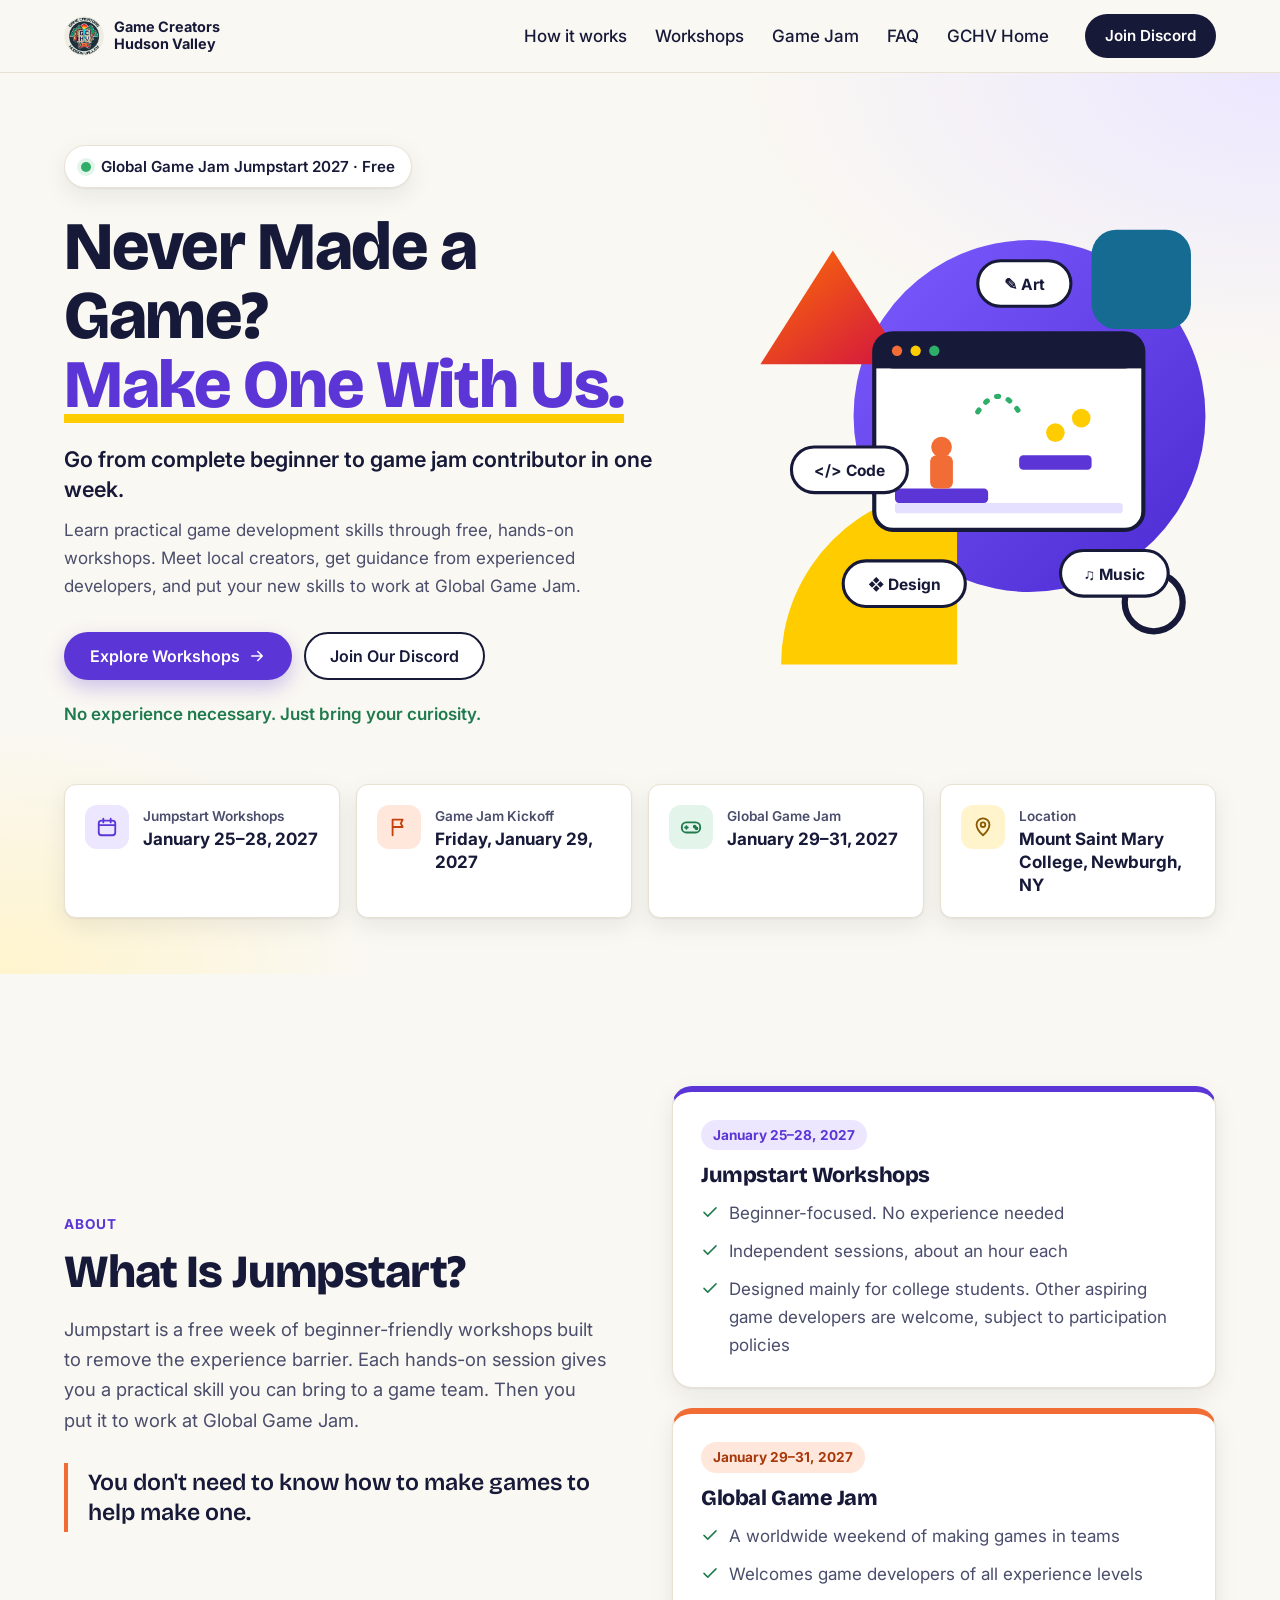
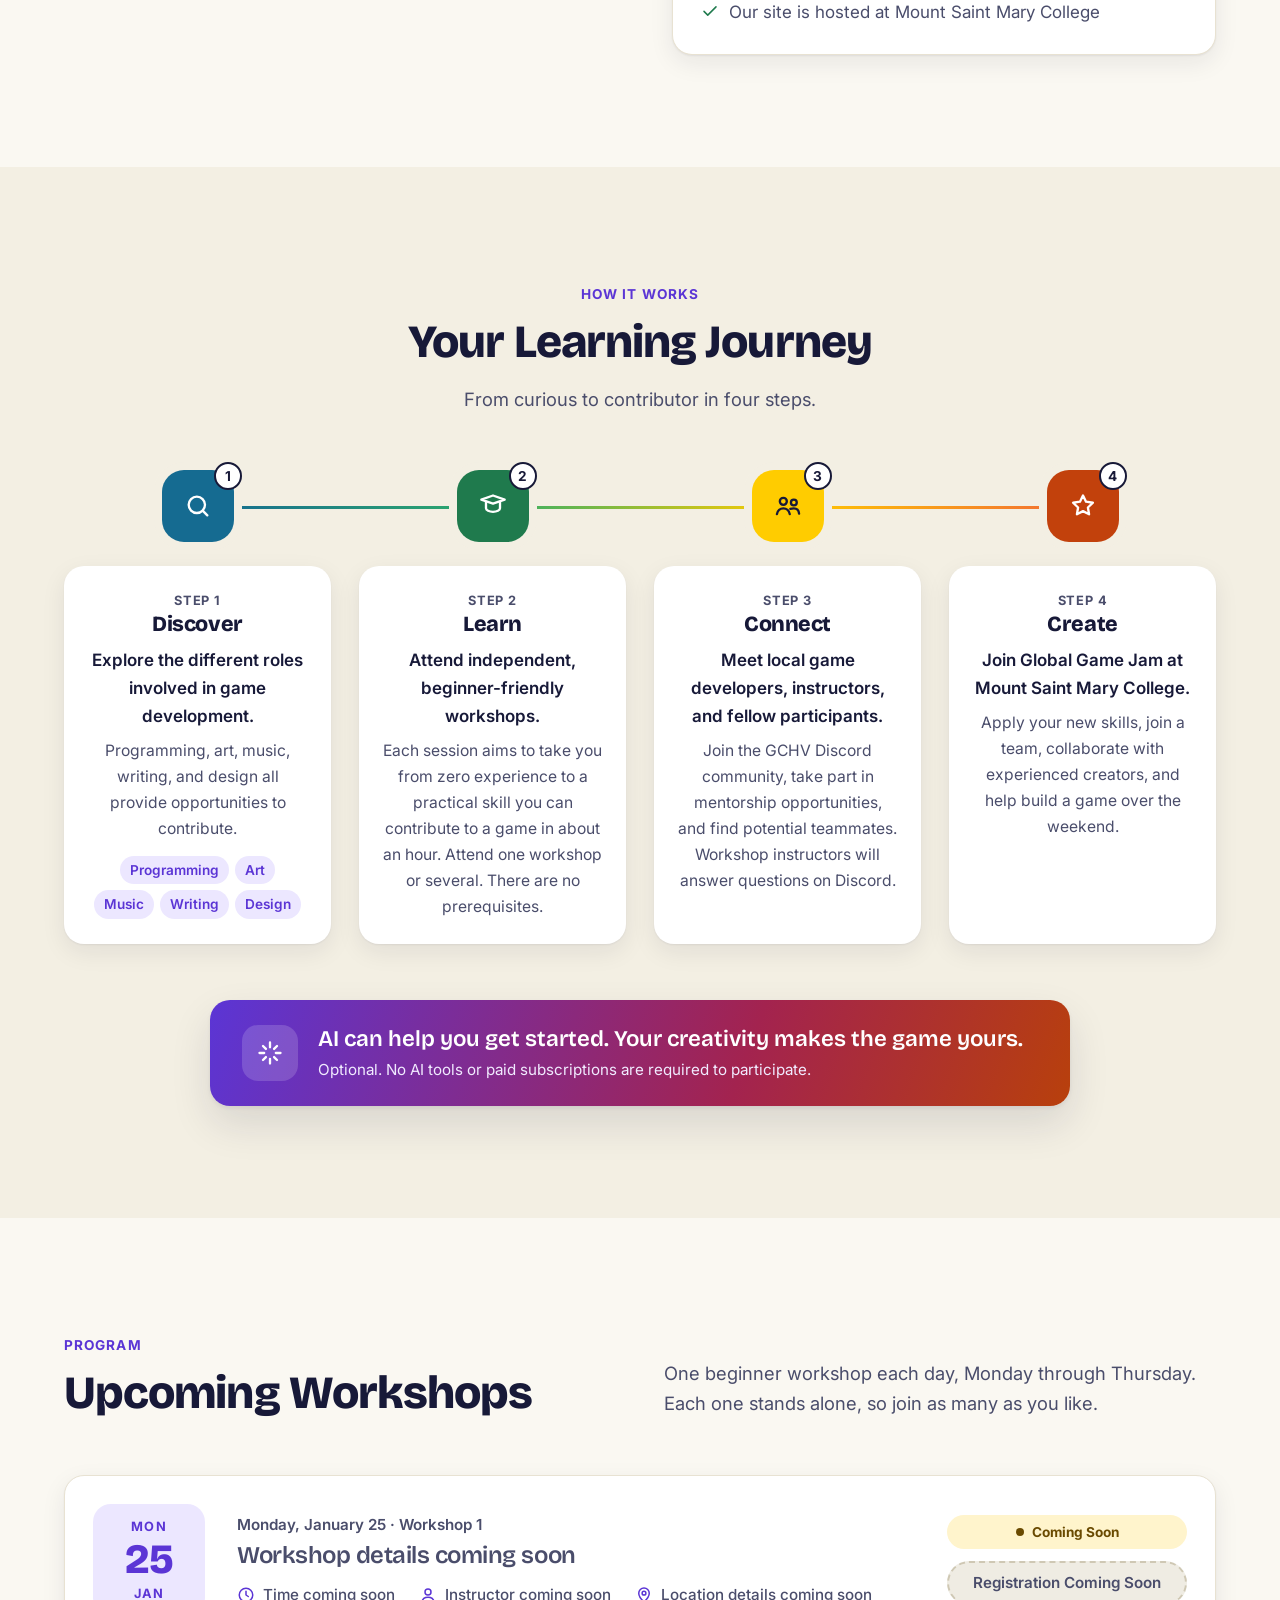
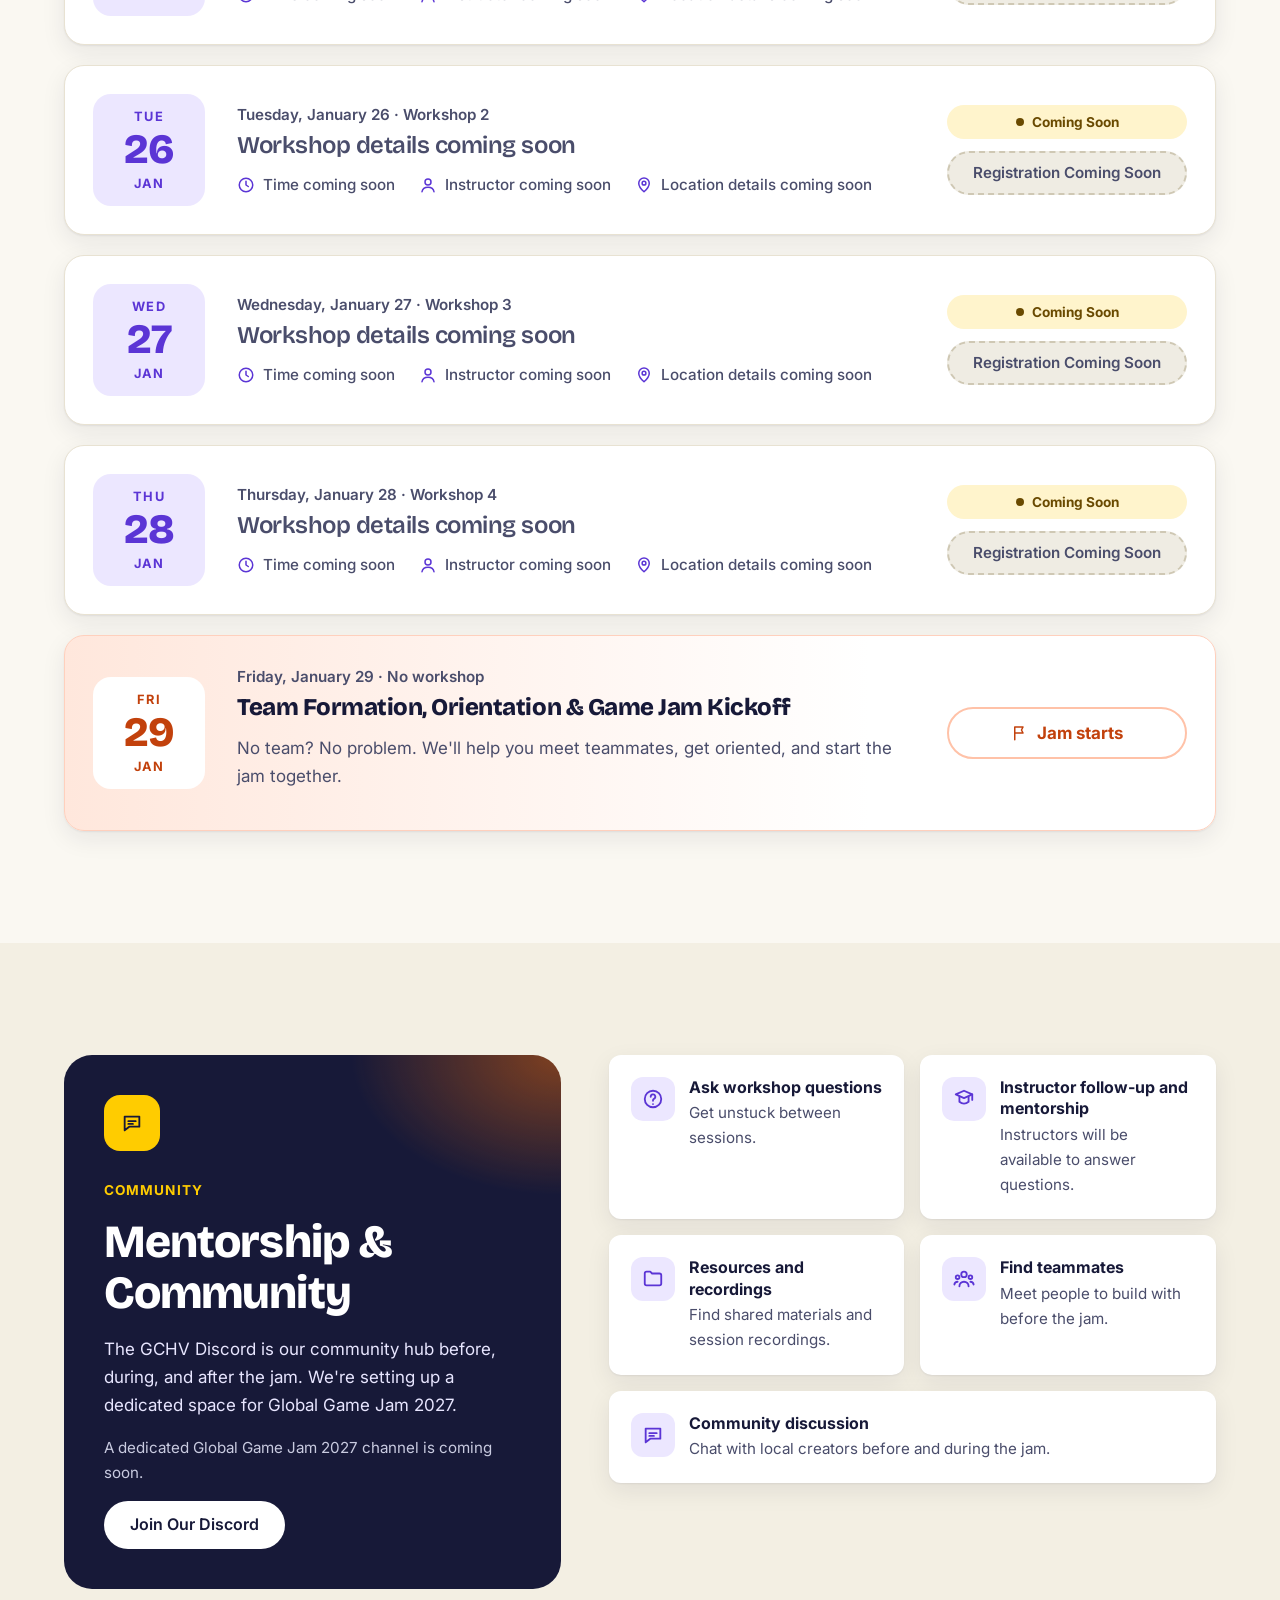
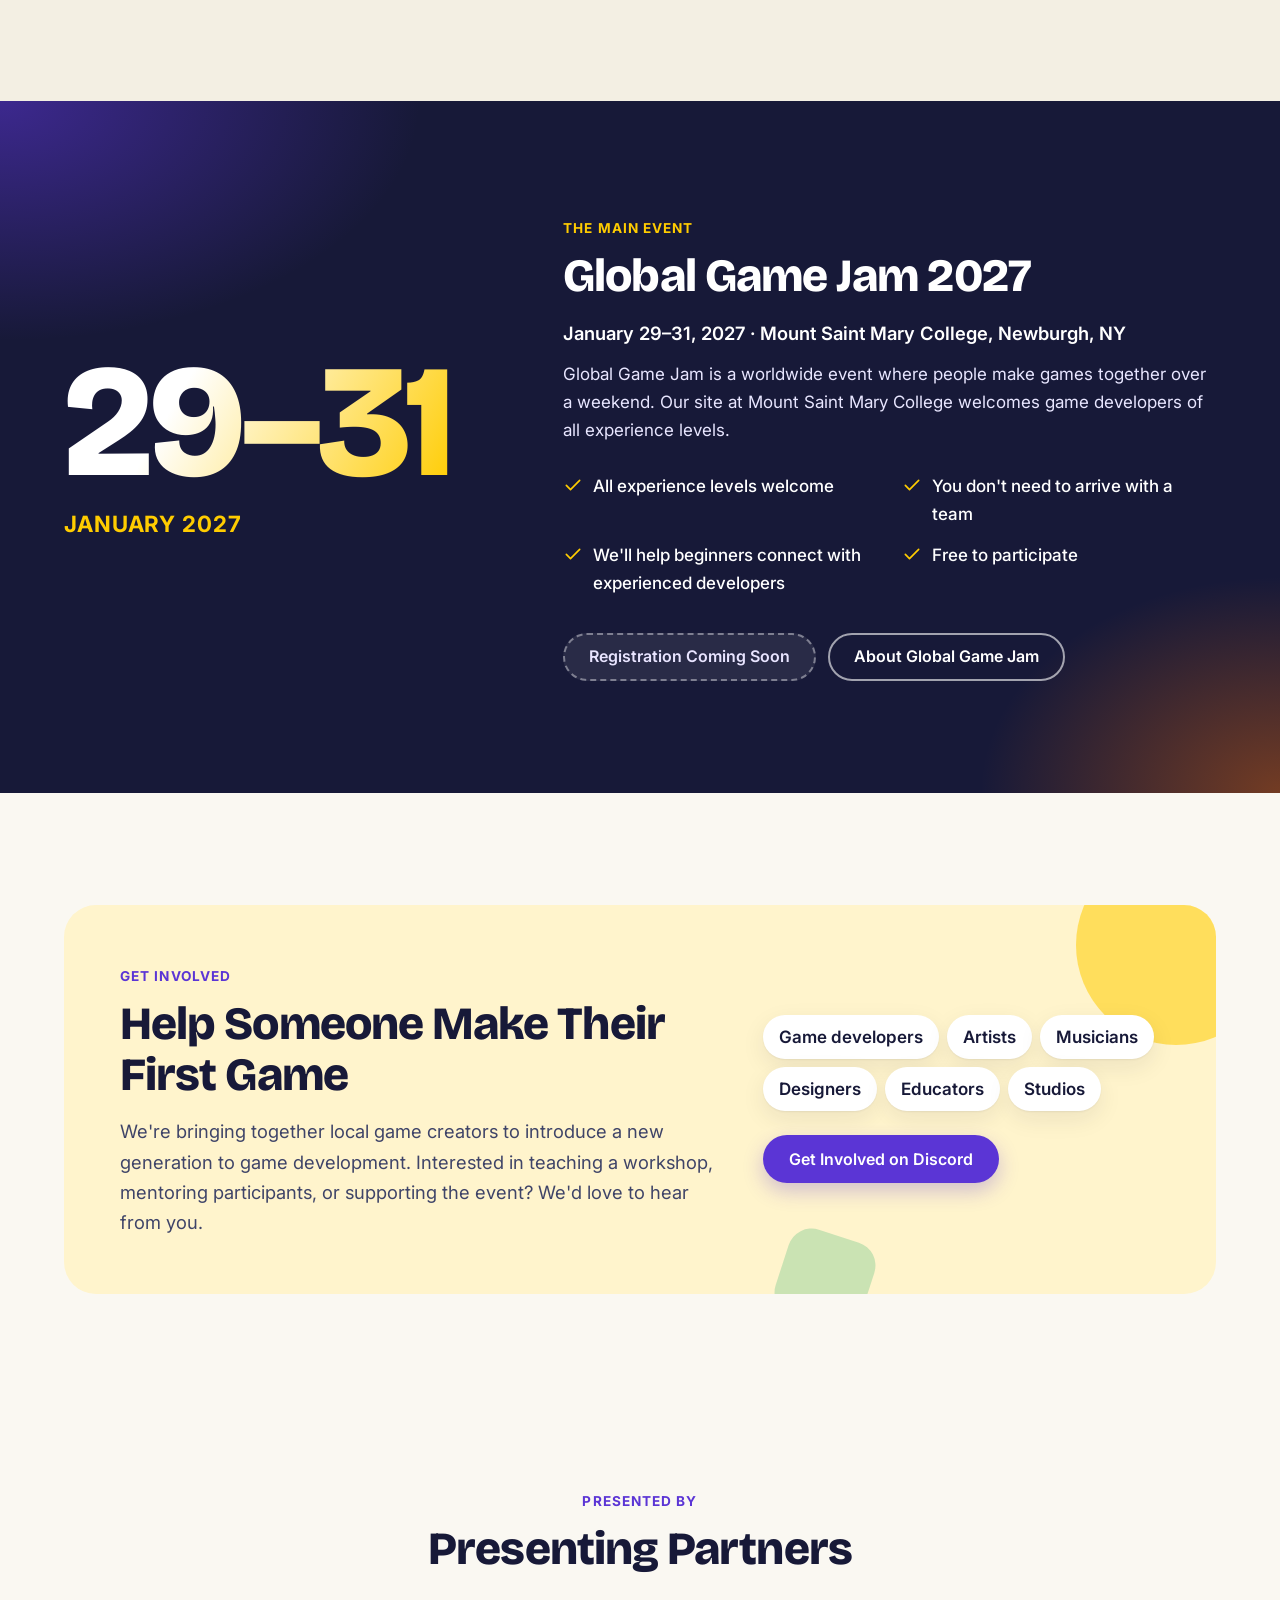
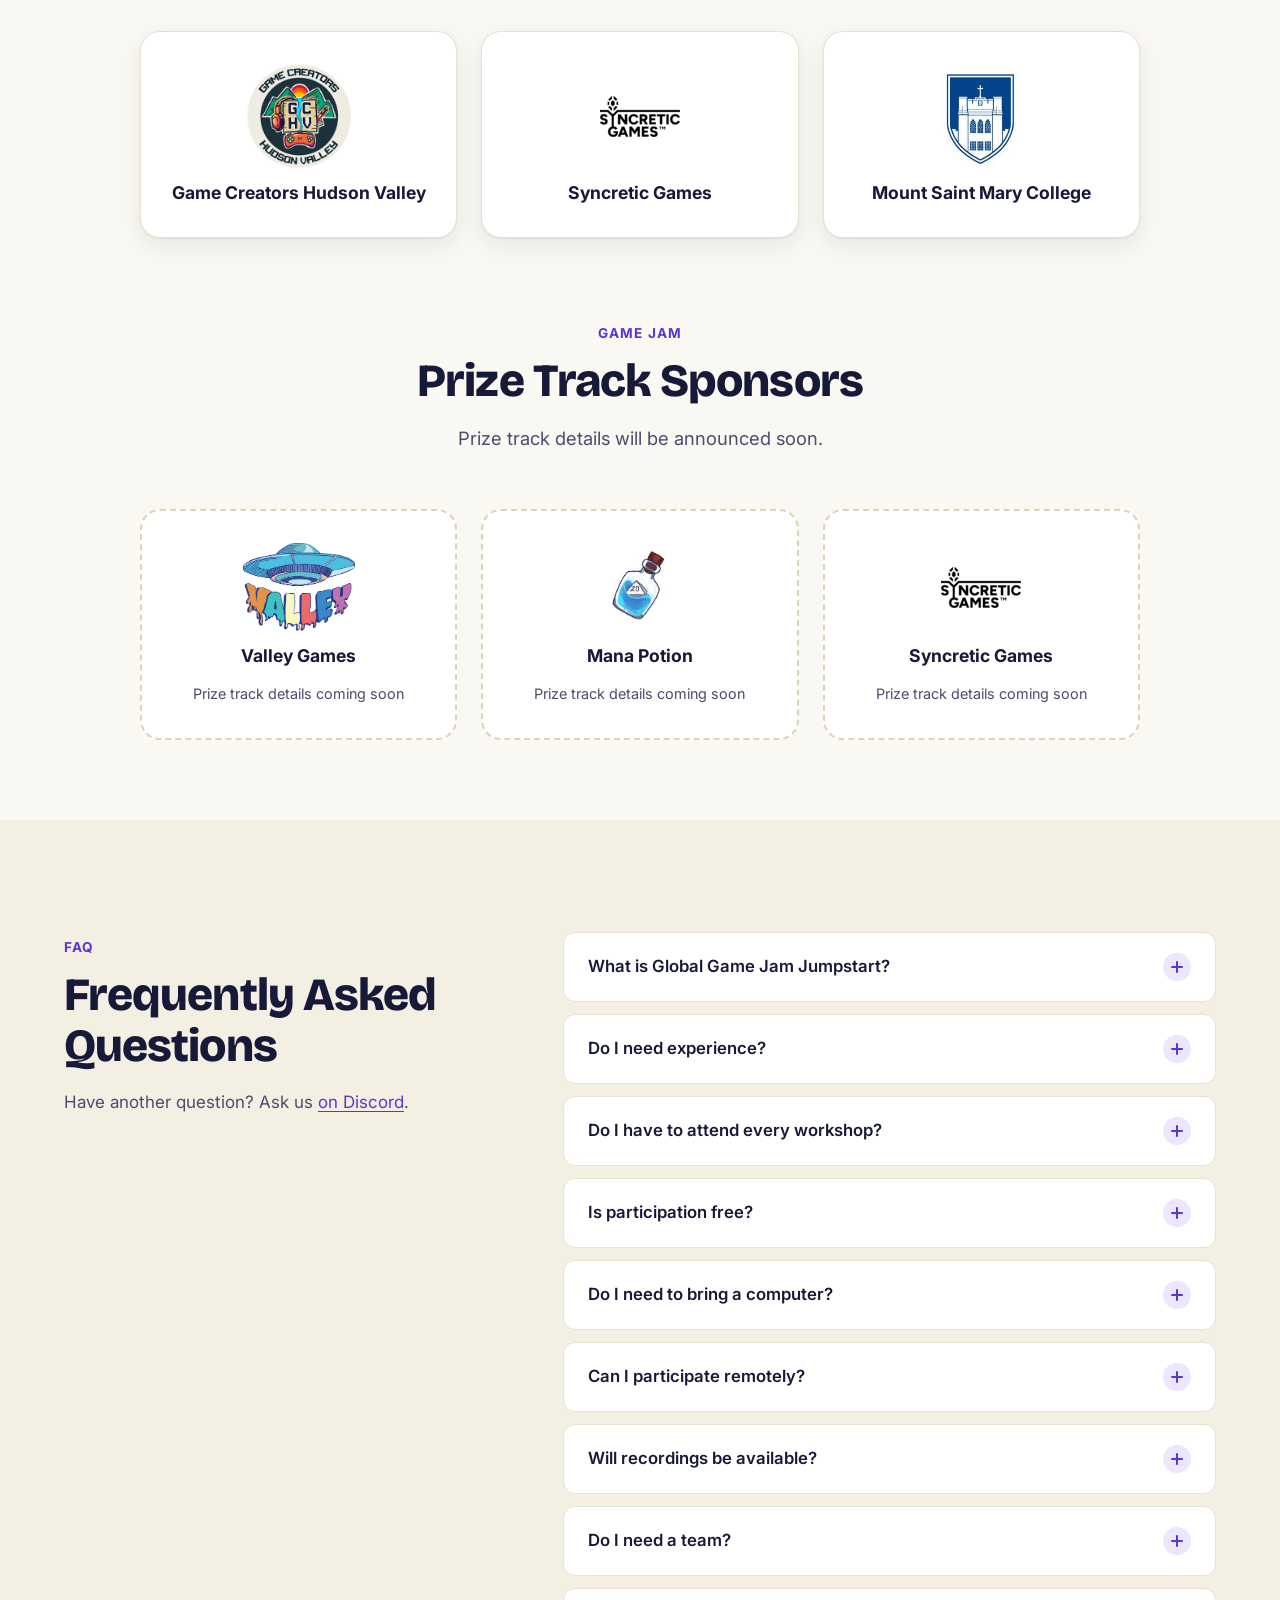
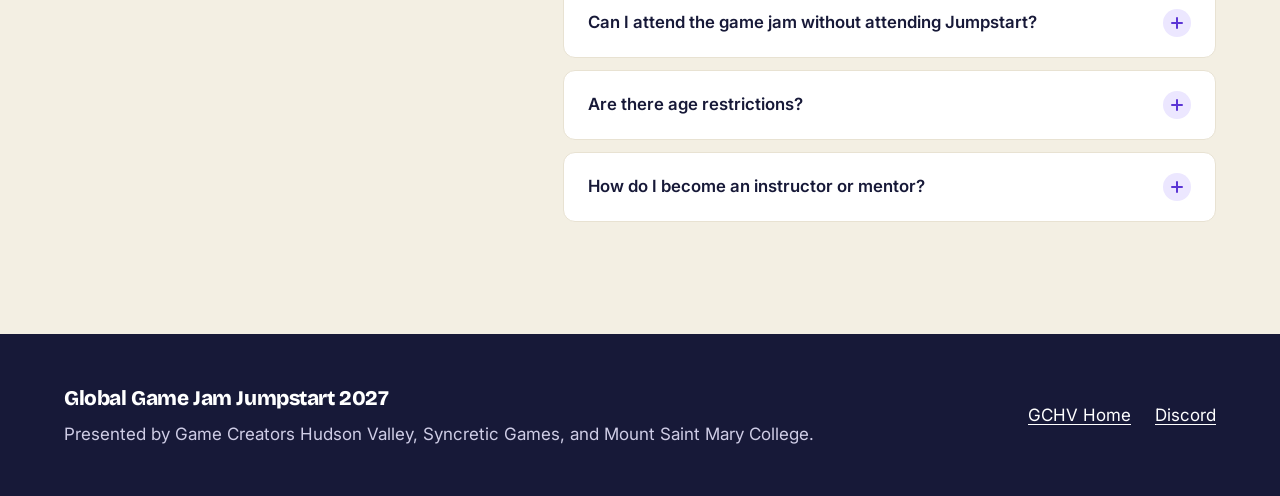
==== ggj-2027.html @ 9e2e5516 "Add Global Game Jam Jumpstart 2027 landing page New ggj-2027.html landing page for the Jumpstart wor" ====
<!DOCTYPE html>
<html lang="en">
<head>
    <meta charset="UTF-8" />
    <meta name="viewport" content="width=device-width, initial-scale=1.0" />
    <!-- TODO: remove this noindex tag when the page is ready to appear in search results. -->
    <meta name="robots" content="noindex, nofollow" />
    <title>Global Game Jam Jumpstart 2027 | Game Creators Hudson Valley</title>
    <meta name="description" content="Never made a game? Make one with us. Free beginner game development workshops January 25–28, 2027, then Global Game Jam January 29–31 at Mount Saint Mary College, Newburgh, NY." />
    <link rel="icon" href="./assets/GCHV.png" type="image/png">
    <meta property="og:title" content="Global Game Jam Jumpstart 2027 | Game Creators Hudson Valley" />
    <meta property="og:description" content="Never made a game? Make one with us. Free beginner workshops January 25–28, then Global Game Jam January 29–31, 2027 at Mount Saint Mary College." />
    <!-- TODO: replace with a dedicated 1200x630 GGJ Jumpstart share image when available. -->
    <meta property="og:image" content="https://gamecreatorshudsonvalley.github.io/assets/GCHV.png" />
    <meta property="og:url" content="https://gamecreatorshudsonvalley.github.io/ggj-2027.html" />
    <meta property="og:type" content="website" />
    <meta name="twitter:card" content="summary" />
    <meta name="twitter:title" content="Global Game Jam Jumpstart 2027 | Game Creators Hudson Valley" />
    <meta name="twitter:description" content="Never made a game? Make one with us. Free beginner workshops, then Global Game Jam at Mount Saint Mary College." />
    <meta name="twitter:image" content="https://gamecreatorshudsonvalley.github.io/assets/GCHV.png" />
    <meta name="theme-color" content="#faf8f2" />
    <link rel="preconnect" href="https://fonts.googleapis.com">
    <link rel="preconnect" href="https://fonts.gstatic.com" crossorigin>
    <link href="https://fonts.googleapis.com/css2?family=Bricolage+Grotesque:opsz,wght@12..96,600;12..96,800&family=Inter:wght@400;500;600;700&display=swap" rel="stylesheet">
    <link rel="stylesheet" href="./custom_css/ggj-2027-shared.css">
    <link rel="stylesheet" href="./custom_css/ggj-2027-modern.css">
</head>

<body class="md">
    <a class="md-skip" href="#main">Skip to content</a>

    <!-- Site navigation -->
    <header class="md-header">
        <div class="md-container md-header__inner">
            <a href="index.html" class="md-brand">
                <img src="assets/ggj-2027/partners/gchv-256.png" alt="" width="40" height="40" />
                <span class="md-brand__text">Game Creators<br>Hudson Valley</span>
            </a>
            <button class="md-menu-btn" type="button" aria-expanded="false" aria-controls="md-menu">
                <span class="ggj-sr-only">Menu</span>
                <span class="md-menu-btn__bars" aria-hidden="true"></span>
            </button>
            <nav class="md-nav" id="md-menu" aria-label="Page">
                <ul>
                    <li><a href="#journey">How it works</a></li>
                    <li><a href="#workshops">Workshops</a></li>
                    <li><a href="#jam">Game Jam</a></li>
                    <li><a href="#faq">FAQ</a></li>
                    <li><a href="index.html">GCHV Home</a></li>
                </ul>
                <a data-ggj-href="links.discord" class="md-btn md-btn--dark md-btn--sm">Join Discord</a>
            </nav>
        </div>
    </header>

    <main id="main">

        <!-- 1. HERO -->
        <section class="md-hero" aria-labelledby="hero-title">
            <div class="md-container md-hero__grid">
                <div class="md-hero__copy">
                    <p class="md-eyebrow"><span class="md-eyebrow__dot" aria-hidden="true"></span><span><span data-ggj-text="event.name"></span> &middot; Free</span></p>
                    <!-- Headline comes from data; modern.js splits it into two styled lines. -->
                    <h1 id="hero-title" class="md-h1" data-ggj-text="event.headline"></h1>
                    <p class="md-hero__tagline" data-ggj-text="event.tagline"></p>
                    <p class="md-hero__intro" data-ggj-text="event.intro"></p>
                    <div class="md-hero__ctas">
                        <a href="#workshops" class="md-btn md-btn--primary">Explore Workshops <span data-icon="arrow" aria-hidden="true"></span></a>
                        <a data-ggj-href="links.discord" class="md-btn md-btn--outline">Join Our Discord</a>
                    </div>
                    <p class="md-hero__closer" data-ggj-text="event.closer"></p>
                </div>
                <div class="md-hero__art" aria-hidden="true">
                    <svg viewBox="0 0 480 440" class="md-art">
                        <defs>
                            <linearGradient id="md-g1" x1="0" y1="0" x2="1" y2="1"><stop offset="0" stop-color="#7c5cff"/><stop offset="1" stop-color="#4b2bd1"/></linearGradient>
                            <linearGradient id="md-g2" x1="0" y1="0" x2="1" y2="1"><stop offset="0" stop-color="#fd7004"/><stop offset="1" stop-color="#d11242"/></linearGradient>
                        </defs>
                        <circle cx="300" cy="200" r="170" fill="url(#md-g1)"/>
                        <path d="M60 440 A170 170 0 0 1 230 270 L230 440 Z" fill="#ffcc00"/>
                        <rect x="360" y="20" width="96" height="96" rx="24" fill="#156b91" class="md-float md-float--2"/>
                        <polygon points="40,150 110,40 180,150" fill="url(#md-g2)" class="md-float md-float--1"/>
                        <circle cx="420" cy="380" r="28" fill="none" stroke="#171938" stroke-width="6" class="md-float md-float--3"/>
                        <!-- game window -->
                        <g transform="translate(150 120)">
                            <rect width="260" height="190" rx="18" fill="#ffffff" stroke="#171938" stroke-width="4"/>
                            <rect width="260" height="34" rx="18" fill="#171938"/>
                            <rect y="18" width="260" height="16" fill="#171938"/>
                            <circle cx="22" cy="17" r="5" fill="#f26d35"/><circle cx="40" cy="17" r="5" fill="#ffcc00"/><circle cx="58" cy="17" r="5" fill="#2fae6a"/>
                            <rect x="20" y="150" width="90" height="14" rx="4" fill="#5b35d5"/>
                            <rect x="140" y="118" width="70" height="14" rx="4" fill="#5b35d5"/>
                            <rect x="20" y="164" width="220" height="10" rx="3" fill="#e5e0ff"/>
                            <rect x="54" y="118" width="22" height="32" rx="6" fill="#f26d35"/>
                            <circle cx="65" cy="110" r="10" fill="#f26d35"/>
                            <circle cx="175" cy="96" r="9" fill="#ffcc00"/>
                            <circle cx="200" cy="82" r="9" fill="#ffcc00"/>
                            <path d="M100 76 q20 -30 40 0" fill="none" stroke="#2fae6a" stroke-width="5" stroke-linecap="round" stroke-dasharray="2 10"/>
                        </g>
                        <!-- role chips -->
                        <g class="md-float md-float--1" transform="translate(70 230)">
                            <rect width="112" height="44" rx="22" fill="#fff" stroke="#171938" stroke-width="3"/>
                            <text x="56" y="28" text-anchor="middle" font-family="Inter, sans-serif" font-weight="700" font-size="15" fill="#171938">&lt;/&gt; Code</text>
                        </g>
                        <g class="md-float md-float--2" transform="translate(330 330)">
                            <rect width="104" height="44" rx="22" fill="#fff" stroke="#171938" stroke-width="3"/>
                            <text x="52" y="28" text-anchor="middle" font-family="Inter, sans-serif" font-weight="700" font-size="15" fill="#171938">&#9835; Music</text>
                        </g>
                        <g class="md-float md-float--3" transform="translate(250 50)">
                            <rect width="90" height="44" rx="22" fill="#fff" stroke="#171938" stroke-width="3"/>
                            <text x="45" y="28" text-anchor="middle" font-family="Inter, sans-serif" font-weight="700" font-size="15" fill="#171938">&#9998; Art</text>
                        </g>
                        <g class="md-float md-float--2" transform="translate(120 340)">
                            <rect width="118" height="44" rx="22" fill="#fff" stroke="#171938" stroke-width="3"/>
                            <text x="59" y="28" text-anchor="middle" font-family="Inter, sans-serif" font-weight="700" font-size="15" fill="#171938">&#10070; Design</text>
                        </g>
                    </svg>
                </div>
            </div>

            <!-- Key dates -->
            <div class="md-container">
                <dl class="md-facts">
                    <div class="md-fact">
                        <span class="md-fact__icon md-fact__icon--purple" data-icon="calendar" aria-hidden="true"></span>
                        <div><dt>Jumpstart Workshops</dt><dd data-ggj-text="computed.workshopRange"></dd></div>
                    </div>
                    <div class="md-fact">
                        <span class="md-fact__icon md-fact__icon--coral" data-icon="flag" aria-hidden="true"></span>
                        <div><dt>Game Jam Kickoff</dt><dd data-ggj-text="computed.kickoff"></dd></div>
                    </div>
                    <div class="md-fact">
                        <span class="md-fact__icon md-fact__icon--teal" data-icon="gamepad" aria-hidden="true"></span>
                        <div><dt>Global Game Jam</dt><dd data-ggj-text="computed.jamRange"></dd></div>
                    </div>
                    <div class="md-fact">
                        <span class="md-fact__icon md-fact__icon--yellow" data-icon="pin" aria-hidden="true"></span>
                        <div><dt>Location</dt><dd data-ggj-text="computed.location"></dd></div>
                    </div>
                </dl>
            </div>
        </section>

        <!-- 2. WHAT IS JUMPSTART? -->
        <section id="about" class="md-section" aria-labelledby="about-title">
            <div class="md-container md-about">
                <div class="md-about__intro">
                    <p class="md-label">About</p>
                    <h2 id="about-title" class="md-h2">What Is Jumpstart?</h2>
                    <p class="md-body-lg" data-ggj-text="about.summary"></p>
                    <blockquote class="md-quote" data-ggj-text="event.keyMessage"></blockquote>
                </div>
                <div class="md-about__cards" id="md-compare"></div>
            </div>
        </section>

        <!-- 3. LEARNING JOURNEY -->
        <section id="journey" class="md-section md-section--tint" aria-labelledby="journey-title">
            <div class="md-container">
                <div class="md-section-head">
                    <p class="md-label">How it works</p>
                    <h2 id="journey-title" class="md-h2">Your Learning Journey</h2>
                    <p class="md-body-lg">From curious to contributor in four steps.</p>
                </div>
                <ol class="md-steps" id="md-journey"></ol>

                <!-- 5. AI-ASSISTED LEARNING MESSAGE (the only AI mention on the page) -->
                <aside class="md-ai" aria-label="Learning tip">
                    <span class="md-ai__icon" data-icon="sparkle" aria-hidden="true"></span>
                    <p class="md-ai__text" data-ggj-text="aiMessage.text"></p>
                    <p class="md-ai__note" data-ggj-text="aiMessage.note"></p>
                </aside>
            </div>
        </section>

        <!-- 4. WORKSHOPS -->
        <section id="workshops" class="md-section" aria-labelledby="workshops-title">
            <div class="md-container">
                <div class="md-section-head md-section-head--split">
                    <div>
                        <p class="md-label">Program</p>
                        <h2 id="workshops-title" class="md-h2">Upcoming Workshops</h2>
                    </div>
                    <p class="md-body-lg">One beginner workshop each day, Monday through Thursday. Each one stands alone, so join as many as you like.</p>
                </div>
                <div class="md-sessions" id="md-sessions"></div>
            </div>
        </section>

        <!-- 6. MENTORSHIP & COMMUNITY -->
        <section id="community" class="md-section md-section--tint" aria-labelledby="community-title">
            <div class="md-container md-community">
                <div class="md-discord">
                    <span class="md-discord__icon" data-icon="chat" aria-hidden="true"></span>
                    <p class="md-label md-label--light">Community</p>
                    <h2 id="community-title" class="md-h2 md-h2--light">Mentorship &amp; Community</h2>
                    <p data-ggj-text="community.summary"></p>
                    <p id="md-channel-note" class="md-discord__note"></p>
                    <a data-ggj-href="links.discord" class="md-btn md-btn--light">Join Our Discord</a>
                </div>
                <div>
                    <ul class="md-features" id="md-community" aria-label="What you can do on Discord"></ul>
                    <div id="md-mentors"></div>
                </div>
            </div>
        </section>

        <!-- 7. GLOBAL GAME JAM -->
        <section id="jam" class="md-jam" aria-labelledby="jam-title">
            <div class="md-container md-jam__grid">
                <div class="md-jam__date" aria-hidden="true">
                    <span class="md-jam__days" id="md-jam-days"></span>
                    <span class="md-jam__month" id="md-jam-month"></span>
                </div>
                <div>
                    <p class="md-label md-label--light">The main event</p>
                    <h2 id="jam-title" class="md-h2 md-h2--light">Global Game Jam <span data-ggj-text="computed.year"></span></h2>
                    <p class="md-jam__where"><span data-ggj-text="computed.jamRange"></span> &middot; <span data-ggj-text="computed.location"></span></p>
                    <p data-ggj-text="globalGameJam.summary"></p>
                    <ul class="md-jam__points" id="md-jam-points"></ul>
                    <div class="md-hero__ctas">
                        <a data-ggj-href="computed.jamRegistration" class="md-btn md-btn--yellow" data-ggj-text="computed.jamRegistrationLabel"></a>
                        <a data-ggj-href="links.globalGameJam" class="md-btn md-btn--ghost-light">About Global Game Jam</a>
                    </div>
                </div>
            </div>
        </section>

        <!-- 8. GET INVOLVED -->
        <section id="involved" class="md-section" aria-labelledby="involved-title">
            <div class="md-container">
                <div class="md-involved">
                    <div>
                        <p class="md-label">Get involved</p>
                        <h2 id="involved-title" class="md-h2" data-ggj-text="getInvolved.headline"></h2>
                        <p class="md-body-lg" data-ggj-text="getInvolved.text"></p>
                    </div>
                    <div class="md-involved__side">
                        <ul class="md-tags" id="md-audiences" aria-label="Who we're looking for"></ul>
                        <a data-ggj-href="computed.involved" class="md-btn md-btn--primary" data-ggj-text="computed.involvedLabel"></a>
                    </div>
                </div>
            </div>
        </section>

        <!-- 9. PRESENTING PARTNERS -->
        <section id="partners" class="md-section md-section--compact" aria-labelledby="partners-title">
            <div class="md-container">
                <div class="md-section-head">
                    <p class="md-label">Presented by</p>
                    <h2 id="partners-title" class="md-h2">Presenting Partners</h2>
                </div>
                <ul class="md-partners" id="md-partners"></ul>
            </div>
        </section>

        <!-- 10. PRIZE TRACK SPONSORS -->
        <section id="sponsors" class="md-section md-section--compact" aria-labelledby="sponsors-title">
            <div class="md-container">
                <div class="md-section-head">
                    <p class="md-label">Game Jam</p>
                    <h2 id="sponsors-title" class="md-h2">Prize Track Sponsors</h2>
                    <p class="md-body-lg" id="md-prize-note"></p>
                </div>
                <ul class="md-sponsors" id="md-sponsors"></ul>
            </div>
        </section>

        <!-- 11. FAQ -->
        <section id="faq" class="md-section md-section--tint" aria-labelledby="faq-title">
            <div class="md-container md-faq">
                <div class="md-faq__head">
                    <p class="md-label">FAQ</p>
                    <h2 id="faq-title" class="md-h2">Frequently Asked Questions</h2>
                    <p>Have another question? <span id="md-faq-contact"></span></p>
                </div>
                <div class="md-faq__list" id="md-faq"></div>
            </div>
        </section>

    </main>

    <footer class="md-footer">
        <div class="md-container md-footer__inner">
            <div>
                <p class="md-footer__title" data-ggj-text="event.name"></p>
                <p id="md-footer-partners"></p>
            </div>
            <ul class="md-footer__links">
                <li><a href="index.html">GCHV Home</a></li>
                <li><a data-ggj-href="links.discord">Discord</a></li>
            </ul>
        </div>
    </footer>

    <noscript>
        <p class="md-noscript">This page needs JavaScript to show workshop details. Join us on the GCHV Discord: https://discord.gg/xvyVr2BXRs</p>
    </noscript>

    <script src="script/ggj-2027/data.js"></script>
    <script src="script/ggj-2027/core.js"></script>
    <script src="script/ggj-2027/modern.js"></script>
</body>
</html>
---- custom_css/ggj-2027-shared.css ----
/*
 * GGJ Jumpstart 2027: SHARED UTILITIES
 * Design-neutral helpers only. No colors, fonts, or layout.
 * Page styles live in ggj-2027-modern.css.
 */

.ggj-sr-only {
  position: absolute !important;
  width: 1px;
  height: 1px;
  padding: 0;
  margin: -1px;
  overflow: hidden;
  clip: rect(0, 0, 0, 0);
  white-space: nowrap;
  border: 0;
}

/* Links whose URL is not configured yet (see core.js bind()). */
a.is-unavailable {
  cursor: default;
  pointer-events: none;
}
---- custom_css/ggj-2027-modern.css ----
/*
 * GGJ Jumpstart 2027 landing page (ggj-2027.html), "Daylight Valley" palette
 * All selectors are prefixed "md-" so this file cannot affect other pages.
 * Contrast: ink #171938 and muted #4a4d6b on cream/white (AA+). Purple, burnt orange, green, river blue all AA on white.
 */

:root {
  /* "Daylight Valley": derived from the GCHV logo.
     "coral" = sunset orange, "teal" = valley green (names kept to avoid churn). */
  --md-bg: #faf8f2;          /* logo cream, warmed: page background (cards stay white) */
  --md-tint: #f3efe3;        /* warm section tint */
  --md-ink: #171938;         /* logo outline navy */
  --md-muted: #4a4d6b;
  --md-line: #e8e2d2;
  --md-purple: #5b35d5;      /* links and interactive */
  --md-purple-2: #7c5cff;
  --md-purple-soft: #ece7ff;
  --md-coral: #f26d35;       /* sunset orange: decoration only, never small text */
  --md-coral-ink: #c2410c;   /* text-safe orange */
  --md-coral-soft: #ffe7dc;
  --md-teal: #2fae6a;        /* valley green */
  --md-teal-ink: #1f7a4d;
  --md-teal-soft: #e3f4ea;
  --md-yellow: #ffcc00;      /* sun yellow: fills only, never text on light */
  --md-yellow-soft: #fff4cc;
  --md-river: #156b91;       /* river blue */
  --md-river-soft: #e0f0f7;
  --md-radius: 20px;
  --md-radius-sm: 12px;
  --md-shadow: 0 1px 2px rgba(23, 25, 56, 0.06), 0 8px 24px rgba(23, 25, 56, 0.08);
  --md-shadow-lg: 0 2px 4px rgba(23, 25, 56, 0.06), 0 18px 40px rgba(23, 25, 56, 0.12);
  --md-display: "Bricolage Grotesque", "Inter", system-ui, sans-serif;
  --md-text: "Inter", system-ui, -apple-system, "Segoe UI", sans-serif;
}

/* ---------------- Base ---------------- */

.md *,
.md *::before,
.md *::after {
  box-sizing: border-box;
}

.md {
  margin: 0;
  color: var(--md-ink);
  background: var(--md-bg);
  font-family: var(--md-text);
  font-size: 1.0625rem;
  line-height: 1.65;
  -webkit-font-smoothing: antialiased;
}

/* :where() keeps the reset at zero specificity so component classes win. */
:where(.md) :where(h1, h2, h3, p, ul, ol, dl, dd, figure, blockquote) {
  margin: 0;
}

:where(.md) :where(ul, ol) {
  padding: 0;
  list-style: none;
}

.md img,
.md svg {
  display: block;
  max-width: 100%;
}

.md a {
  color: var(--md-purple);
  text-underline-offset: 3px;
}

.md :focus-visible {
  outline: 3px solid var(--md-purple-2);
  outline-offset: 3px;
  border-radius: 6px;
}

.md-container {
  width: 100%;
  max-width: 1200px;
  margin: 0 auto;
  padding: 0 24px;
}

.md-skip {
  position: absolute;
  left: 12px;
  top: -60px;
  z-index: 100;
  padding: 12px 16px;
  font-weight: 700;
  color: #fff !important;
  background: var(--md-ink);
  border-radius: 8px;
}

.md-skip:focus {
  top: 12px;
}

/* ---------------- Type ---------------- */

.md-h1,
.md-h2,
.md-h3,
.md-session__title,
.md-jam__days,
.md-session__day,
.md-footer__title {
  font-family: var(--md-display);
  font-weight: 800;
  letter-spacing: -0.02em;
}

.md-h1 {
  font-size: clamp(2.4rem, 5.3vw, 4.25rem);
  line-height: 1.02;
  margin-bottom: 24px;
}

.md-h1__a,
.md-h1__b {
  display: block;
}

.md-h1__b {
  color: var(--md-purple);
}

/* highlighter underline that follows line wraps */
.md-h1__b {
  text-decoration: underline;
  text-decoration-color: var(--md-yellow);
  text-decoration-thickness: 0.14em;
  text-underline-offset: 0.1em;
  text-decoration-skip-ink: none;
}

.md-h2 {
  font-size: clamp(2rem, 3.6vw, 2.9rem);
  line-height: 1.1;
  margin-bottom: 16px;
}

.md-h2--light {
  color: #fff;
}

.md-h3 {
  font-size: 1.35rem;
  line-height: 1.25;
  margin-bottom: 8px;
}

.md-label {
  display: inline-block;
  margin-bottom: 12px;
  font-size: 0.85rem;
  font-weight: 700;
  letter-spacing: 0.08em;
  text-transform: uppercase;
  color: var(--md-purple);
}

.md-label--light {
  color: var(--md-yellow);
}

.md-body-lg {
  font-size: 1.15rem;
  color: var(--md-muted);
}

/* ---------------- Buttons ---------------- */

.md-btn {
  display: inline-flex;
  align-items: center;
  justify-content: center;
  gap: 8px;
  min-height: 48px;
  padding: 12px 24px;
  font-family: var(--md-text);
  font-size: 1rem;
  font-weight: 600;
  line-height: 1.2;
  text-decoration: none;
  border-radius: 999px;
  border: 2px solid transparent;
  transition: transform 0.18s ease, box-shadow 0.18s ease, background-color 0.18s ease;
}

.md-btn svg {
  width: 18px;
  height: 18px;
}

.md-btn:hover {
  transform: translateY(-2px);
}

.md-btn--primary {
  color: #fff !important;
  background: var(--md-purple);
  box-shadow: 0 8px 20px rgba(91, 53, 213, 0.28);
}

.md-btn--primary:hover {
  background: #4b27c4;
  box-shadow: 0 12px 26px rgba(91, 53, 213, 0.34);
}

.md-btn--outline {
  color: var(--md-ink) !important;
  background: #fff;
  border-color: var(--md-ink);
}

.md-btn--outline:hover {
  background: var(--md-ink);
  color: #fff !important;
}

.md-btn--dark {
  color: #fff !important;
  background: var(--md-ink);
}

.md-btn--light {
  color: var(--md-ink) !important;
  background: #fff;
}

.md-btn--yellow {
  color: var(--md-ink) !important;
  background: var(--md-yellow);
}

.md-btn--ghost-light {
  color: #fff !important;
  border-color: rgba(255, 255, 255, 0.6);
}

.md-btn--ghost-light:hover {
  background: rgba(255, 255, 255, 0.12);
}

.md-btn--sm {
  min-height: 44px;
  padding: 10px 18px;
  font-size: 0.95rem;
}

/* Non-interactive: no URL configured or action not available yet */
.md-btn--disabled,
.md-btn.is-unavailable {
  color: var(--md-muted) !important;
  background: #efece3;
  border: 2px dashed #cfc8b4;
  box-shadow: none;
  transform: none !important;
  cursor: default;
}

.md-jam .md-btn.is-unavailable {
  color: #e8e4ff !important;
  background: rgba(255, 255, 255, 0.08);
  border-color: rgba(255, 255, 255, 0.4);
}

/* ---------------- Header ---------------- */

.md-header {
  position: sticky;
  top: 0;
  z-index: 50;
  background: rgba(250, 248, 242, 0.9);
  border-bottom: 1px solid var(--md-line);
  backdrop-filter: saturate(1.4) blur(10px);
  -webkit-backdrop-filter: saturate(1.4) blur(10px);
}

.md-header__inner {
  display: flex;
  align-items: center;
  justify-content: space-between;
  min-height: 72px;
  gap: 24px;
}

.md-brand {
  display: flex;
  align-items: center;
  gap: 10px;
  color: var(--md-ink) !important;
  text-decoration: none;
}

.md-brand img {
  border-radius: 50%;
}

.md-brand__text {
  font-weight: 700;
  font-size: 0.9rem;
  line-height: 1.15;
}

.md-nav {
  display: flex;
  align-items: center;
  gap: 24px;
}

.md-nav ul {
  display: flex;
  gap: 4px;
}

.md-nav ul a {
  display: block;
  padding: 8px 12px;
  font-weight: 500;
  color: var(--md-ink);
  text-decoration: none;
  border-radius: 8px;
}

.md-nav ul a:hover {
  background: var(--md-purple-soft);
  color: var(--md-purple);
}

.md-menu-btn {
  display: none;
  width: 48px;
  height: 48px;
  padding: 0;
  background: transparent;
  border: 1px solid var(--md-line);
  border-radius: 12px;
  cursor: pointer;
}

.md-menu-btn__bars,
.md-menu-btn__bars::before,
.md-menu-btn__bars::after {
  display: block;
  width: 20px;
  height: 2px;
  margin: 0 auto;
  background: var(--md-ink);
  border-radius: 2px;
  transition: transform 0.2s ease;
}

.md-menu-btn__bars {
  position: relative;
}

.md-menu-btn__bars::before,
.md-menu-btn__bars::after {
  content: "";
  position: absolute;
  left: 0;
}

.md-menu-btn__bars::before {
  top: -6px;
}

.md-menu-btn__bars::after {
  top: 6px;
}

.md-menu-btn[aria-expanded="true"] .md-menu-btn__bars {
  background: transparent;
}

.md-menu-btn[aria-expanded="true"] .md-menu-btn__bars::before {
  transform: translateY(6px) rotate(45deg);
}

.md-menu-btn[aria-expanded="true"] .md-menu-btn__bars::after {
  transform: translateY(-6px) rotate(-45deg);
}

@media (max-width: 900px) {
  .md-menu-btn {
    display: block;
  }

  .md-nav {
    display: none;
    position: absolute;
    top: 100%;
    left: 0;
    right: 0;
    flex-direction: column;
    align-items: stretch;
    gap: 12px;
    padding: 16px 24px 24px;
    background: #fff;
    border-bottom: 1px solid var(--md-line);
    box-shadow: var(--md-shadow);
  }

  .md-nav.is-open {
    display: flex;
  }

  .md-nav ul {
    flex-direction: column;
  }

  .md-nav ul a {
    padding: 12px;
  }
}

/* ---------------- Hero ---------------- */

.md-hero {
  position: relative;
  padding: 72px 0 56px;
  overflow: hidden;
  background:
    radial-gradient(900px 500px at 100% 0%, var(--md-purple-soft), transparent 60%),
    radial-gradient(600px 400px at 0% 100%, var(--md-yellow-soft), transparent 60%);
}

.md-hero__grid {
  display: grid;
  grid-template-columns: 1.1fr 0.9fr;
  gap: 48px;
  align-items: center;
}

.md-hero__copy {
  position: relative;
  z-index: 1;
}

.md-eyebrow {
  display: inline-flex;
  align-items: center;
  gap: 10px;
  margin-bottom: 24px;
  padding: 8px 16px;
  font-size: 0.95rem;
  font-weight: 600;
  color: var(--md-ink);
  background: #fff;
  border: 1px solid var(--md-line);
  border-radius: 999px;
  box-shadow: var(--md-shadow);
}

.md-eyebrow__dot {
  width: 10px;
  height: 10px;
  background: var(--md-teal);
  border-radius: 50%;
  box-shadow: 0 0 0 4px var(--md-teal-soft);
}

.md-hero__tagline {
  font-size: 1.35rem;
  font-weight: 600;
  line-height: 1.4;
  margin-bottom: 12px;
}

.md-hero__intro {
  max-width: 560px;
  color: var(--md-muted);
  margin-bottom: 32px;
}

.md-hero__ctas {
  display: flex;
  flex-wrap: wrap;
  gap: 12px;
}

.md-hero__closer {
  margin-top: 20px;
  font-weight: 600;
  color: var(--md-teal-ink);
}

.md-art {
  width: 100%;
  height: auto;
  overflow: visible;
}

.md-float {
  animation: md-float 6s ease-in-out infinite;
}

.md-float--2 {
  animation-duration: 7s;
  animation-delay: -2s;
}

.md-float--3 {
  animation-duration: 8s;
  animation-delay: -4s;
}

@keyframes md-float {
  0%, 100% { translate: 0 0; }
  50% { translate: 0 -10px; }
}

.md-facts {
  display: grid;
  grid-template-columns: repeat(4, 1fr);
  gap: 16px;
  margin-top: 56px;
}

.md-fact {
  display: flex;
  gap: 14px;
  align-items: flex-start;
  padding: 20px;
  background: #fff;
  border: 1px solid var(--md-line);
  border-radius: var(--md-radius-sm);
  box-shadow: var(--md-shadow);
}

.md-fact__icon {
  display: grid;
  place-items: center;
  flex: none;
  width: 44px;
  height: 44px;
  border-radius: 12px;
}

.md-fact__icon--purple { color: var(--md-purple); background: var(--md-purple-soft); }
.md-fact__icon--coral { color: var(--md-coral-ink); background: var(--md-coral-soft); }
.md-fact__icon--teal { color: var(--md-teal-ink); background: var(--md-teal-soft); }
.md-fact__icon--yellow { color: #8a5a00; background: var(--md-yellow-soft); }

.md-fact dt {
  font-size: 0.85rem;
  font-weight: 600;
  color: var(--md-muted);
}

.md-fact dd {
  font-weight: 700;
  line-height: 1.35;
}

/* ---------------- Sections ---------------- */

.md-section {
  padding: 112px 0;
  scroll-margin-top: 72px;
}

.md-section--compact {
  padding: 80px 0;
}

.md-section--tint {
  background: var(--md-tint);
}

.md-jam {
  scroll-margin-top: 72px;
}

.md-section-head {
  max-width: 720px;
  margin: 0 auto 56px;
  text-align: center;
}

.md-section-head--split {
  display: grid;
  grid-template-columns: 1fr 1fr;
  gap: 48px;
  max-width: none;
  align-items: end;
  text-align: left;
}

.md-section-head--split .md-h2 {
  margin-bottom: 0;
}

/* About */
.md-about {
  display: grid;
  grid-template-columns: 1fr 1fr;
  gap: 64px;
  align-items: center;
}

.md-about__intro .md-body-lg {
  margin-bottom: 28px;
}

.md-quote {
  padding: 4px 0 4px 20px;
  font-family: var(--md-display);
  font-weight: 600;
  font-size: 1.45rem;
  line-height: 1.3;
  border-left: 4px solid var(--md-coral);
}

.md-about__cards {
  display: grid;
  gap: 20px;
}

.md-compare {
  padding: 28px;
  background: #fff;
  border: 1px solid var(--md-line);
  border-radius: var(--md-radius);
  box-shadow: var(--md-shadow);
}

.md-compare--purple {
  border-top: 6px solid var(--md-purple);
}

.md-compare--coral {
  border-top: 6px solid var(--md-coral);
}

.md-chip {
  display: inline-block;
  margin-bottom: 12px;
  padding: 4px 12px;
  font-size: 0.85rem;
  font-weight: 700;
  border-radius: 999px;
}

.md-chip--purple { color: var(--md-purple); background: var(--md-purple-soft); }
.md-chip--coral { color: #a8380a; background: var(--md-coral-soft); }

.md-checklist li {
  display: flex;
  gap: 10px;
  align-items: flex-start;
  margin-top: 10px;
  color: var(--md-muted);
}

.md-checklist svg {
  flex: none;
  margin-top: 4px;
  color: var(--md-teal-ink);
}

/* ---------------- Journey ---------------- */

.md-steps {
  position: relative;
  display: grid;
  grid-template-columns: repeat(4, 1fr);
  gap: 28px;
}

/* connecting line between markers */
.md-steps::before {
  content: "";
  position: absolute;
  top: 36px;
  left: 12.5%;
  right: 12.5%;
  height: 3px;
  background: linear-gradient(90deg, var(--md-river), var(--md-teal), var(--md-yellow), var(--md-coral));
  border-radius: 3px;
}

.md-step {
  position: relative;
  text-align: center;
}

.md-step__marker {
  position: relative;
  width: 72px;
  height: 72px;
  margin: 0 auto 24px;
}

.md-step__icon {
  display: grid;
  place-items: center;
  width: 72px;
  height: 72px;
  color: #fff;
  border-radius: 22px;
  box-shadow: 0 0 0 8px var(--md-tint);
  transition: transform 0.2s ease;
}

.md-step:hover .md-step__icon {
  transform: translateY(-4px) rotate(-4deg);
}

/* Each step takes a GCHV logo colour: river, valley, sun, sunset */
.md-step--discover .md-step__icon { background: var(--md-river); }
.md-step--learn .md-step__icon { background: var(--md-teal-ink); }
.md-step--connect .md-step__icon { background: var(--md-yellow); color: var(--md-ink); }
.md-step--create .md-step__icon { background: var(--md-coral-ink); }

.md-step__num {
  position: absolute;
  top: -8px;
  right: -8px;
  display: grid;
  place-items: center;
  width: 28px;
  height: 28px;
  font-size: 0.85rem;
  font-weight: 700;
  color: var(--md-ink);
  background: #fff;
  border: 2px solid var(--md-ink);
  border-radius: 50%;
}

.md-step__body {
  height: calc(100% - 96px);
  padding: 24px;
  background: #fff;
  border-radius: var(--md-radius);
  box-shadow: var(--md-shadow);
}

.md-step__count {
  font-size: 0.8rem;
  font-weight: 700;
  letter-spacing: 0.06em;
  text-transform: uppercase;
  color: var(--md-muted);
}

.md-step__summary {
  font-weight: 600;
  margin-bottom: 8px;
}

.md-step__detail {
  font-size: 0.98rem;
  color: var(--md-muted);
}

.md-roles {
  display: flex;
  flex-wrap: wrap;
  justify-content: center;
  gap: 6px;
  margin-top: 14px;
}

.md-roles li {
  padding: 3px 10px;
  font-size: 0.85rem;
  font-weight: 600;
  color: var(--md-purple);
  background: var(--md-purple-soft);
  border-radius: 999px;
}

/* AI message: visually distinct gradient banner */
.md-ai {
  display: grid;
  grid-template-columns: auto 1fr;
  gap: 4px 20px;
  align-items: center;
  max-width: 860px;
  margin: 56px auto 0;
  padding: 24px 32px;
  color: #fff;
  background: linear-gradient(110deg, var(--md-purple) 0%, #a3234f 62%, #b8400c 100%);
  border-radius: var(--md-radius);
  box-shadow: var(--md-shadow-lg);
}

.md-ai__icon {
  grid-row: span 2;
  display: grid;
  place-items: center;
  width: 56px;
  height: 56px;
  background: rgba(255, 255, 255, 0.16);
  border-radius: 16px;
}

.md-ai__text {
  font-family: var(--md-display);
  font-size: 1.4rem;
  font-weight: 600;
  line-height: 1.3;
}

.md-ai__note {
  font-size: 0.95rem;
  color: #f1ebff;
}

/* ---------------- Workshops (sessions) ---------------- */

.md-sessions {
  display: grid;
  gap: 20px;
}

.md-session {
  display: grid;
  grid-template-columns: 112px 1fr 240px;
  gap: 32px;
  align-items: center;
  padding: 28px;
  background: #fff;
  border: 1px solid var(--md-line);
  border-radius: var(--md-radius);
  box-shadow: var(--md-shadow);
  transition: box-shadow 0.2s ease, transform 0.2s ease;
}

.md-session:hover {
  box-shadow: var(--md-shadow-lg);
  transform: translateY(-2px);
}

.md-session__date {
  display: flex;
  flex-direction: column;
  align-items: center;
  justify-content: center;
  aspect-ratio: 1;
  color: var(--md-purple);
  background: var(--md-purple-soft);
  border-radius: 18px;
}

.md-session__dow,
.md-session__mon {
  font-size: 0.8rem;
  font-weight: 700;
  letter-spacing: 0.08em;
  text-transform: uppercase;
}

.md-session__day {
  font-size: 2.6rem;
  line-height: 1;
  margin: 2px 0;
}

.md-session__when {
  font-size: 0.95rem;
  font-weight: 600;
  color: var(--md-muted);
  margin-bottom: 4px;
}

.md-session__title {
  font-size: 1.5rem;
  line-height: 1.2;
  margin-bottom: 12px;
}

.md-session__title.is-pending {
  color: var(--md-muted);
  font-weight: 600;
}

.md-session__desc,
.md-session__outcome {
  margin-bottom: 12px;
  color: var(--md-muted);
}

.md-session__meta {
  display: flex;
  flex-wrap: wrap;
  gap: 8px 24px;
}

.md-meta {
  display: inline-flex;
  align-items: center;
  gap: 8px;
  font-size: 0.95rem;
  font-weight: 500;
}

.md-meta svg {
  flex: none;
  color: var(--md-purple);
}

.md-meta.is-pending {
  color: var(--md-muted);
}

.md-session__side {
  display: flex;
  flex-direction: column;
  align-items: stretch;
  gap: 12px;
}

.md-status {
  display: inline-flex;
  align-items: center;
  justify-content: center;
  gap: 8px;
  padding: 6px 12px;
  font-size: 0.85rem;
  font-weight: 700;
  border-radius: 999px;
}

.md-status__dot {
  width: 8px;
  height: 8px;
  border-radius: 50%;
  background: currentColor;
}

.md-status--soon { color: #6a4a00; background: var(--md-yellow-soft); }
.md-status--open { color: var(--md-teal-ink); background: var(--md-teal-soft); }
.md-status--closed { color: #5b5f7a; background: #ecebf3; }
.md-status--recording { color: var(--md-purple); background: var(--md-purple-soft); }

.md-session--open { border-left: 6px solid var(--md-teal); }
.md-session--recording { border-left: 6px solid var(--md-purple); }

.md-session--kickoff {
  background: linear-gradient(90deg, var(--md-coral-soft), #fff 70%);
  border-color: #ffd0bd;
}

.md-session--kickoff .md-session__date {
  color: var(--md-coral-ink);
  background: #fff;
}

.md-session__badge {
  display: inline-flex;
  align-items: center;
  justify-content: center;
  gap: 8px;
  padding: 10px 16px;
  font-weight: 700;
  color: var(--md-coral-ink);
  background: #fff;
  border: 2px solid #ffc2a8;
  border-radius: 999px;
}

/* ---------------- Community ---------------- */

.md-community {
  display: grid;
  grid-template-columns: 0.9fr 1.1fr;
  gap: 48px;
  align-items: start;
}

.md-discord {
  position: relative;
  padding: 40px;
  color: #e8e6ff;
  background:
    radial-gradient(300px 200px at 100% 0%, rgba(253, 112, 4, 0.45), transparent 70%),
    var(--md-ink);
  border-radius: 28px;
  overflow: hidden;
}

.md-discord p {
  margin-bottom: 16px;
}

.md-discord__icon {
  display: grid;
  place-items: center;
  width: 56px;
  height: 56px;
  margin-bottom: 24px;
  color: var(--md-ink);
  background: var(--md-yellow);
  border-radius: 16px;
}

.md-discord__note {
  font-size: 0.95rem;
  color: #c9cbe0;
}

.md-discord__note a {
  color: #fff;
}

.md-features {
  display: grid;
  grid-template-columns: 1fr 1fr;
  gap: 16px;
}

.md-feature {
  display: flex;
  gap: 14px;
  padding: 22px;
  background: #fff;
  border-radius: var(--md-radius-sm);
  box-shadow: var(--md-shadow);
}

.md-feature:last-child:nth-child(odd) {
  grid-column: span 2;
}

.md-feature__icon {
  display: grid;
  place-items: center;
  flex: none;
  width: 44px;
  height: 44px;
  color: var(--md-purple);
  background: var(--md-purple-soft);
  border-radius: 12px;
}

.md-feature__title {
  font-size: 1rem;
  font-weight: 700;
  line-height: 1.35;
  margin-bottom: 2px;
}

.md-feature p {
  font-size: 0.95rem;
  color: var(--md-muted);
}

.md-mentors__title {
  margin-top: 32px;
}

.md-mentors li {
  display: flex;
  flex-direction: column;
  padding: 12px 0;
  border-bottom: 1px solid var(--md-line);
}

/* ---------------- Global Game Jam ---------------- */

.md-jam {
  padding: 112px 0;
  color: #e8e6ff;
  background:
    radial-gradient(700px 400px at 0% 0%, rgba(91, 53, 213, 0.55), transparent 60%),
    radial-gradient(500px 360px at 100% 100%, rgba(253, 112, 4, 0.4), transparent 60%),
    #171938;
}

.md-jam__grid {
  display: grid;
  grid-template-columns: 0.8fr 1.2fr;
  gap: 64px;
  align-items: center;
}

.md-jam__date {
  display: flex;
  flex-direction: column;
  align-items: flex-start;
}

.md-jam__days {
  font-size: clamp(5rem, 13vw, 10rem);
  line-height: 0.9;
  color: #fff;
  background: linear-gradient(120deg, #fff 30%, var(--md-yellow));
  -webkit-background-clip: text;
  background-clip: text;
  -webkit-text-fill-color: transparent;
}

.md-jam__month {
  margin-top: 12px;
  font-size: 1.4rem;
  font-weight: 700;
  letter-spacing: 0.04em;
  text-transform: uppercase;
  color: var(--md-yellow);
}

.md-jam__where {
  font-size: 1.15rem;
  font-weight: 600;
  color: #fff;
  margin-bottom: 12px;
}

.md-jam__points {
  display: grid;
  grid-template-columns: 1fr 1fr;
  gap: 12px 24px;
  margin: 28px 0 36px;
}

.md-jam__points li {
  display: flex;
  gap: 10px;
  align-items: flex-start;
  font-weight: 500;
  color: #fff;
}

.md-jam__points svg {
  flex: none;
  margin-top: 3px;
  color: var(--md-yellow);
}

.md-jam a:not(.md-btn) {
  color: #fff;
}

/* ---------------- Get involved ---------------- */

.md-involved {
  position: relative;
  display: grid;
  grid-template-columns: 1.2fr 0.8fr;
  gap: 48px;
  align-items: center;
  padding: 56px;
  background: var(--md-yellow-soft);
  border-radius: 32px;
  overflow: hidden;
}

/* geometric accents */
.md-involved::before,
.md-involved::after {
  content: "";
  position: absolute;
  pointer-events: none;
}

.md-involved::before {
  top: -60px;
  right: -60px;
  width: 200px;
  height: 200px;
  background: var(--md-yellow);
  border-radius: 50%;
  opacity: 0.55;
}

.md-involved::after {
  bottom: -30px;
  right: 30%;
  width: 90px;
  height: 90px;
  background: var(--md-teal);
  border-radius: 24px;
  transform: rotate(18deg);
  opacity: 0.25;
}

.md-involved > * {
  position: relative;
  z-index: 1;
}

.md-involved .md-body-lg {
  color: #3f4468;
}

.md-involved__side {
  display: flex;
  flex-direction: column;
  align-items: flex-start;
  gap: 24px;
}

.md-tags {
  display: flex;
  flex-wrap: wrap;
  gap: 8px;
}

.md-tags li {
  padding: 8px 16px;
  font-weight: 600;
  background: #fff;
  border-radius: 999px;
  box-shadow: var(--md-shadow);
}

/* ---------------- Partners & sponsors ---------------- */

.md-partners,
.md-sponsors {
  display: grid;
  grid-template-columns: repeat(3, 1fr);
  gap: 24px;
  max-width: 1000px;
  margin: 0 auto;
}

.md-partner,
.md-sponsor {
  display: flex;
  flex-direction: column;
  align-items: center;
  justify-content: center;
  gap: 14px;
  height: 100%;
  padding: 32px 20px;
  text-align: center;
  text-decoration: none;
  color: var(--md-ink) !important;
  background: #fff;
  border: 1px solid var(--md-line);
  border-radius: var(--md-radius);
  transition: box-shadow 0.2s ease, transform 0.2s ease;
}

a.md-partner:hover,
a.md-sponsor:hover {
  box-shadow: var(--md-shadow-lg);
  transform: translateY(-3px);
}

.md-partner {
  box-shadow: var(--md-shadow);
}

.md-partner__mark,
.md-sponsor__mark {
  display: grid;
  place-items: center;
  width: 80px;
  height: 80px;
}

.md-partner__mark.has-logo,
.md-sponsor__mark.has-logo {
  /* flex (not grid) so the image's max-height resolves against the fixed height */
  display: flex;
  align-items: center;
  justify-content: center;
  overflow: hidden;
  width: 100%;
  max-width: 220px;
  height: 104px;
}

.md-sponsor__mark.has-logo {
  height: 88px;
}

.md-partner__mark img,
.md-sponsor__mark img {
  min-width: 0;
  min-height: 0;
  width: auto;
  height: auto;
  max-width: 100%;
  max-height: 100%;
  object-fit: contain;
}

.md-partner__mono,
.md-sponsor__mono {
  display: grid;
  place-items: center;
  width: 72px;
  height: 72px;
  font-family: var(--md-display);
  font-weight: 800;
  font-size: 1.1rem;
  letter-spacing: -0.02em;
  color: var(--md-purple);
  background: var(--md-purple-soft);
  border-radius: 20px;
}

.md-partner__name,
.md-sponsor__name {
  font-weight: 700;
  font-size: 1.1rem;
  line-height: 1.3;
}

.md-sponsor {
  background: #ffffff;
  border: 2px dashed #ddd3b8;
}

.md-sponsor__mark {
  width: 64px;
  height: 64px;
}

.md-sponsor__mono {
  width: 56px;
  height: 56px;
  font-size: 1rem;
  color: #6a4a00;
  background: var(--md-yellow-soft);
  border-radius: 50%;
}

.md-sponsor__sub {
  font-size: 0.9rem;
  color: var(--md-muted);
}

#sponsors {
  padding-top: 0;
}

/* ---------------- FAQ ---------------- */

.md-faq {
  display: grid;
  grid-template-columns: 0.8fr 1.2fr;
  gap: 64px;
  align-items: start;
}

.md-faq__head {
  position: sticky;
  top: 112px;
}

.md-faq__head p:last-child {
  color: var(--md-muted);
}

.md-faq__list {
  display: grid;
  gap: 12px;
}

.md-faq__item {
  background: #fff;
  border: 1px solid var(--md-line);
  border-radius: var(--md-radius-sm);
  transition: box-shadow 0.2s ease;
}

.md-faq__item[open] {
  box-shadow: var(--md-shadow);
}

.md-faq__item summary {
  display: flex;
  align-items: center;
  justify-content: space-between;
  gap: 16px;
  padding: 20px 24px;
  font-weight: 600;
  font-size: 1.05rem;
  cursor: pointer;
  list-style: none;
}

.md-faq__item summary::-webkit-details-marker {
  display: none;
}

.md-faq__toggle {
  position: relative;
  flex: none;
  width: 28px;
  height: 28px;
  background: var(--md-purple-soft);
  border-radius: 50%;
}

.md-faq__toggle::before,
.md-faq__toggle::after {
  content: "";
  position: absolute;
  top: 50%;
  left: 50%;
  width: 12px;
  height: 2px;
  margin: -1px 0 0 -6px;
  background: var(--md-purple);
  border-radius: 2px;
  transition: transform 0.2s ease;
}

.md-faq__toggle::after {
  transform: rotate(90deg);
}

.md-faq__item[open] .md-faq__toggle::after {
  transform: rotate(0deg);
}

.md-faq__answer {
  padding: 0 24px 22px;
  color: var(--md-muted);
}

/* ---------------- Footer ---------------- */

.md-footer {
  padding: 48px 0;
  color: #cfcde6;
  background: var(--md-ink);
}

.md-footer__inner {
  display: flex;
  flex-wrap: wrap;
  justify-content: space-between;
  align-items: center;
  gap: 24px;
}

.md-footer__title {
  font-size: 1.3rem;
  color: #fff;
  margin-bottom: 4px;
}

.md-footer__links {
  display: flex;
  flex-wrap: wrap;
  gap: 8px 24px;
}

.md-footer a {
  color: #fff;
}

.md-noscript {
  padding: 16px;
  text-align: center;
  background: var(--md-yellow);
}

/* ---------------- Reduced motion ---------------- */

@media (prefers-reduced-motion: reduce) {
  .md *,
  .md *::before,
  .md *::after {
    animation: none !important;
    transition: none !important;
  }

  html:has(.md) {
    scroll-behavior: auto;
  }
}

/* ---------------- Responsive ---------------- */

@media (max-width: 1080px) {
  .md-session {
    grid-template-columns: 96px 1fr;
  }

  .md-session__side {
    grid-column: 2;
    flex-direction: row;
    flex-wrap: wrap;
    align-items: center;
  }

  .md-facts {
    grid-template-columns: 1fr 1fr;
  }
}

@media (max-width: 900px) {
  .md-hero__grid,
  .md-about,
  .md-community,
  .md-jam__grid,
  .md-involved,
  .md-faq,
  .md-section-head--split {
    grid-template-columns: 1fr;
    gap: 40px;
  }

  .md-hero__art {
    max-width: 480px;
    margin: 0 auto;
  }

  .md-faq__head {
    position: static;
  }

  /* Journey stacks into a vertical timeline */
  .md-steps {
    grid-template-columns: 1fr;
    gap: 24px;
  }

  .md-steps::before {
    top: 36px;
    bottom: 36px;
    left: 36px;
    right: auto;
    width: 3px;
    height: auto;
    background: linear-gradient(180deg, var(--md-river), var(--md-teal), var(--md-yellow), var(--md-coral));
  }

  .md-step {
    display: grid;
    grid-template-columns: 72px 1fr;
    gap: 20px;
    text-align: left;
  }

  .md-step__marker {
    margin: 0;
  }

  .md-step__body {
    height: auto;
  }

  .md-roles {
    justify-content: flex-start;
  }

  .md-jam__date {
    flex-direction: row;
    align-items: baseline;
    gap: 16px;
    flex-wrap: wrap;
  }
}

@media (max-width: 640px) {
  .md {
    font-size: 1rem;
  }

  .md-container {
    padding: 0 16px;
  }

  .md-section,
  .md-jam {
    padding: 72px 0;
  }

  .md-section--compact {
    padding: 56px 0;
  }

  .md-hero {
    padding-top: 40px;
  }

  .md-eyebrow {
    font-size: 0.85rem;
  }

  .md-hero__ctas .md-btn {
    width: 100%;
  }

  .md-facts,
  .md-features,
  .md-partners,
  .md-sponsors,
  .md-jam__points {
    grid-template-columns: 1fr;
  }

  .md-feature:last-child:nth-child(odd) {
    grid-column: auto;
  }

  .md-session {
    grid-template-columns: 1fr;
    gap: 16px;
    padding: 20px;
  }

  .md-session__date {
    flex-direction: row;
    gap: 8px;
    aspect-ratio: auto;
    width: fit-content;
    padding: 8px 14px;
    border-radius: 999px;
  }

  .md-session__day {
    font-size: 1.1rem;
    margin: 0;
  }

  .md-session__side {
    grid-column: auto;
    flex-direction: column;
    align-items: stretch;
  }

  .md-session__meta {
    flex-direction: column;
    gap: 6px;
  }

  .md-step {
    grid-template-columns: 56px 1fr;
    gap: 16px;
  }

  .md-step__marker,
  .md-step__icon {
    width: 56px;
    height: 56px;
  }

  .md-step__icon {
    border-radius: 18px;
  }

  .md-steps::before {
    left: 28px;
  }

  .md-step__body {
    padding: 20px;
  }

  .md-ai {
    grid-template-columns: 1fr;
    padding: 24px;
  }

  .md-ai__icon {
    grid-row: auto;
    margin-bottom: 8px;
  }

  .md-discord,
  .md-involved {
    padding: 32px 24px;
    border-radius: 24px;
  }

  .md-footer__inner {
    flex-direction: column;
    align-items: flex-start;
  }
}
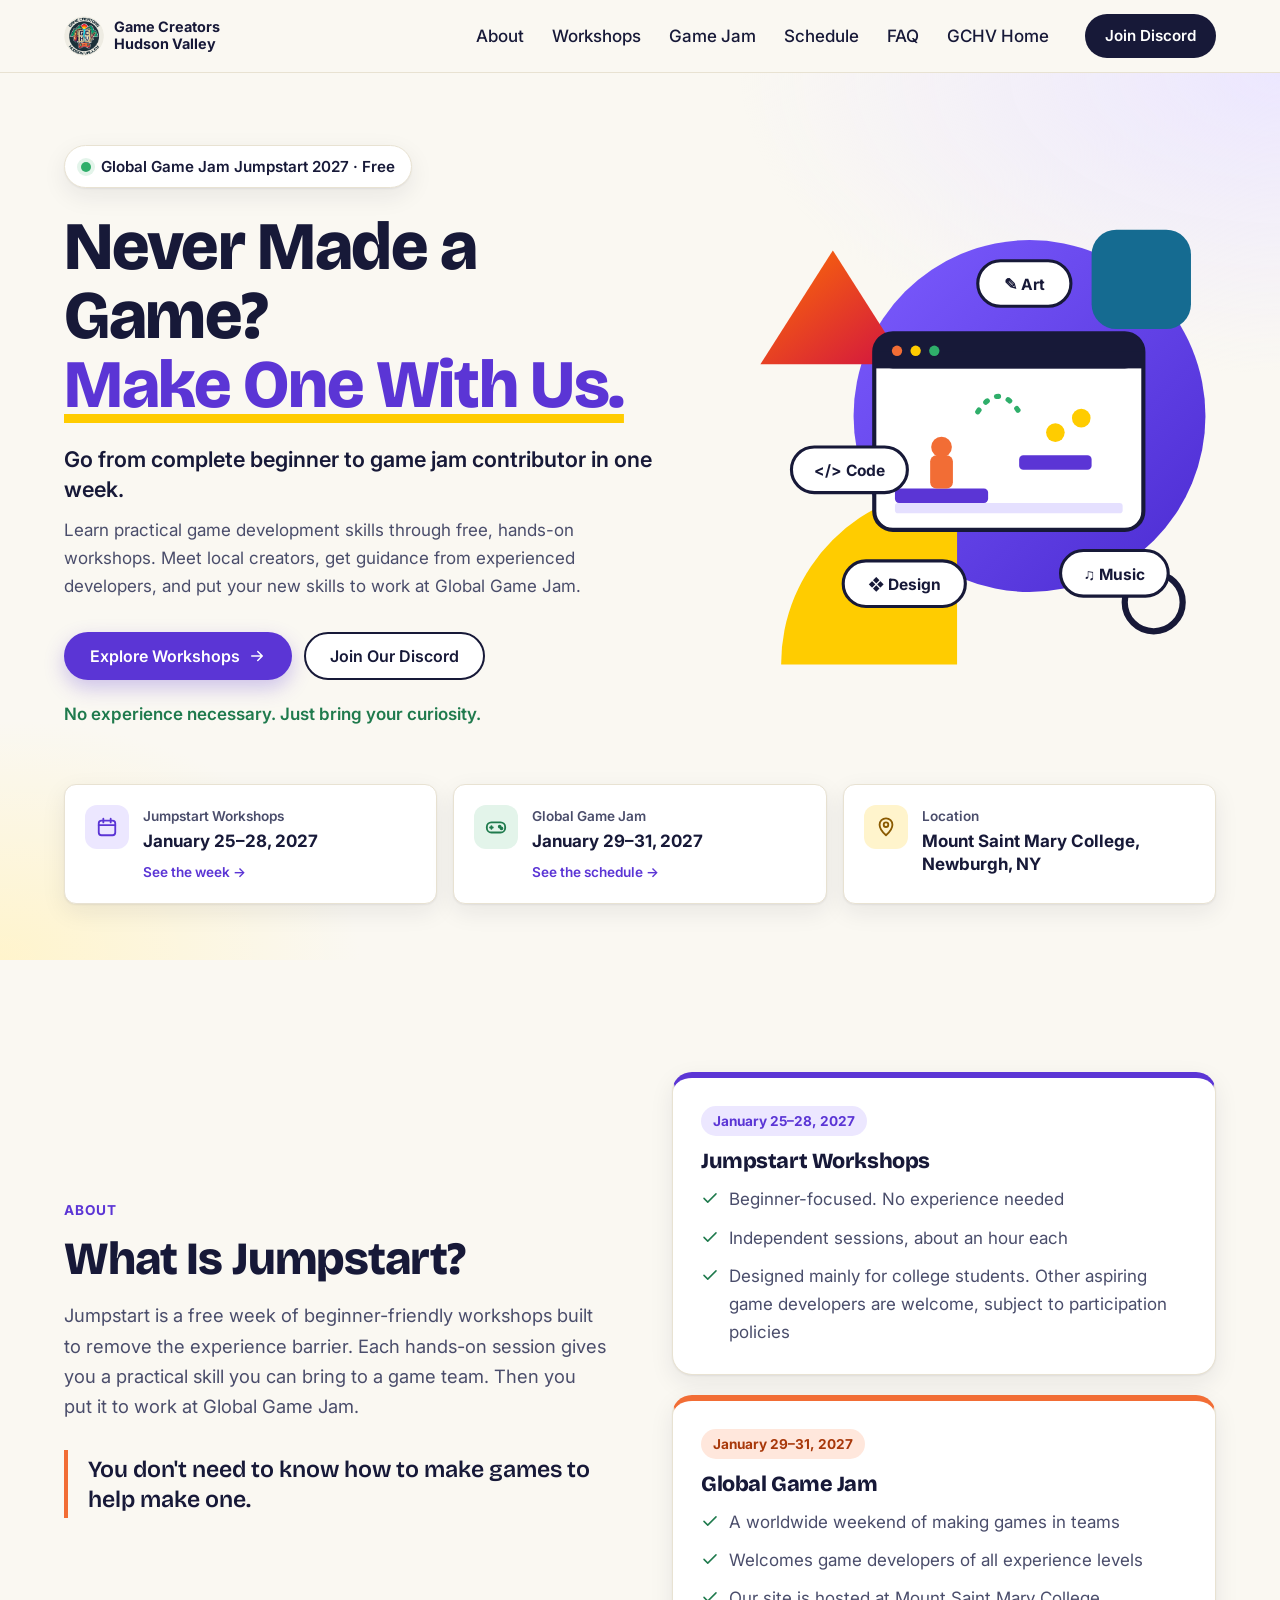
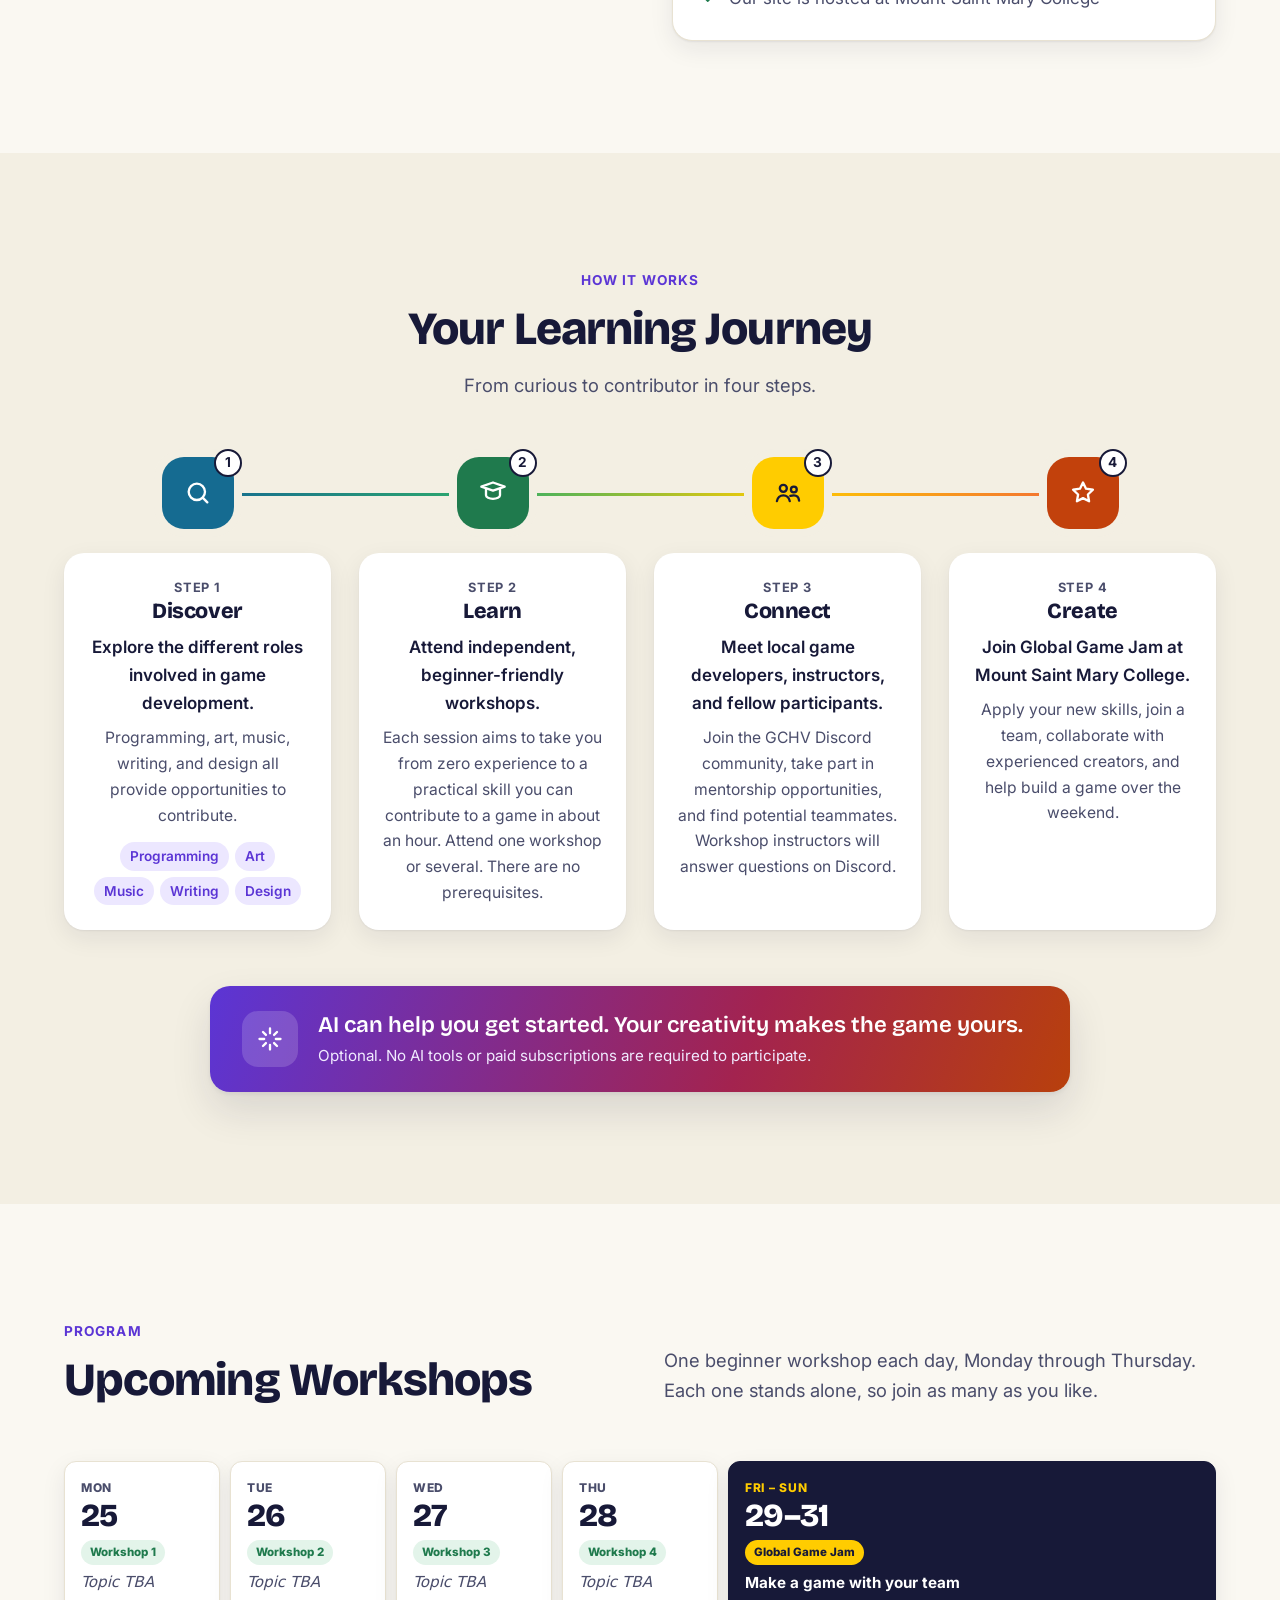
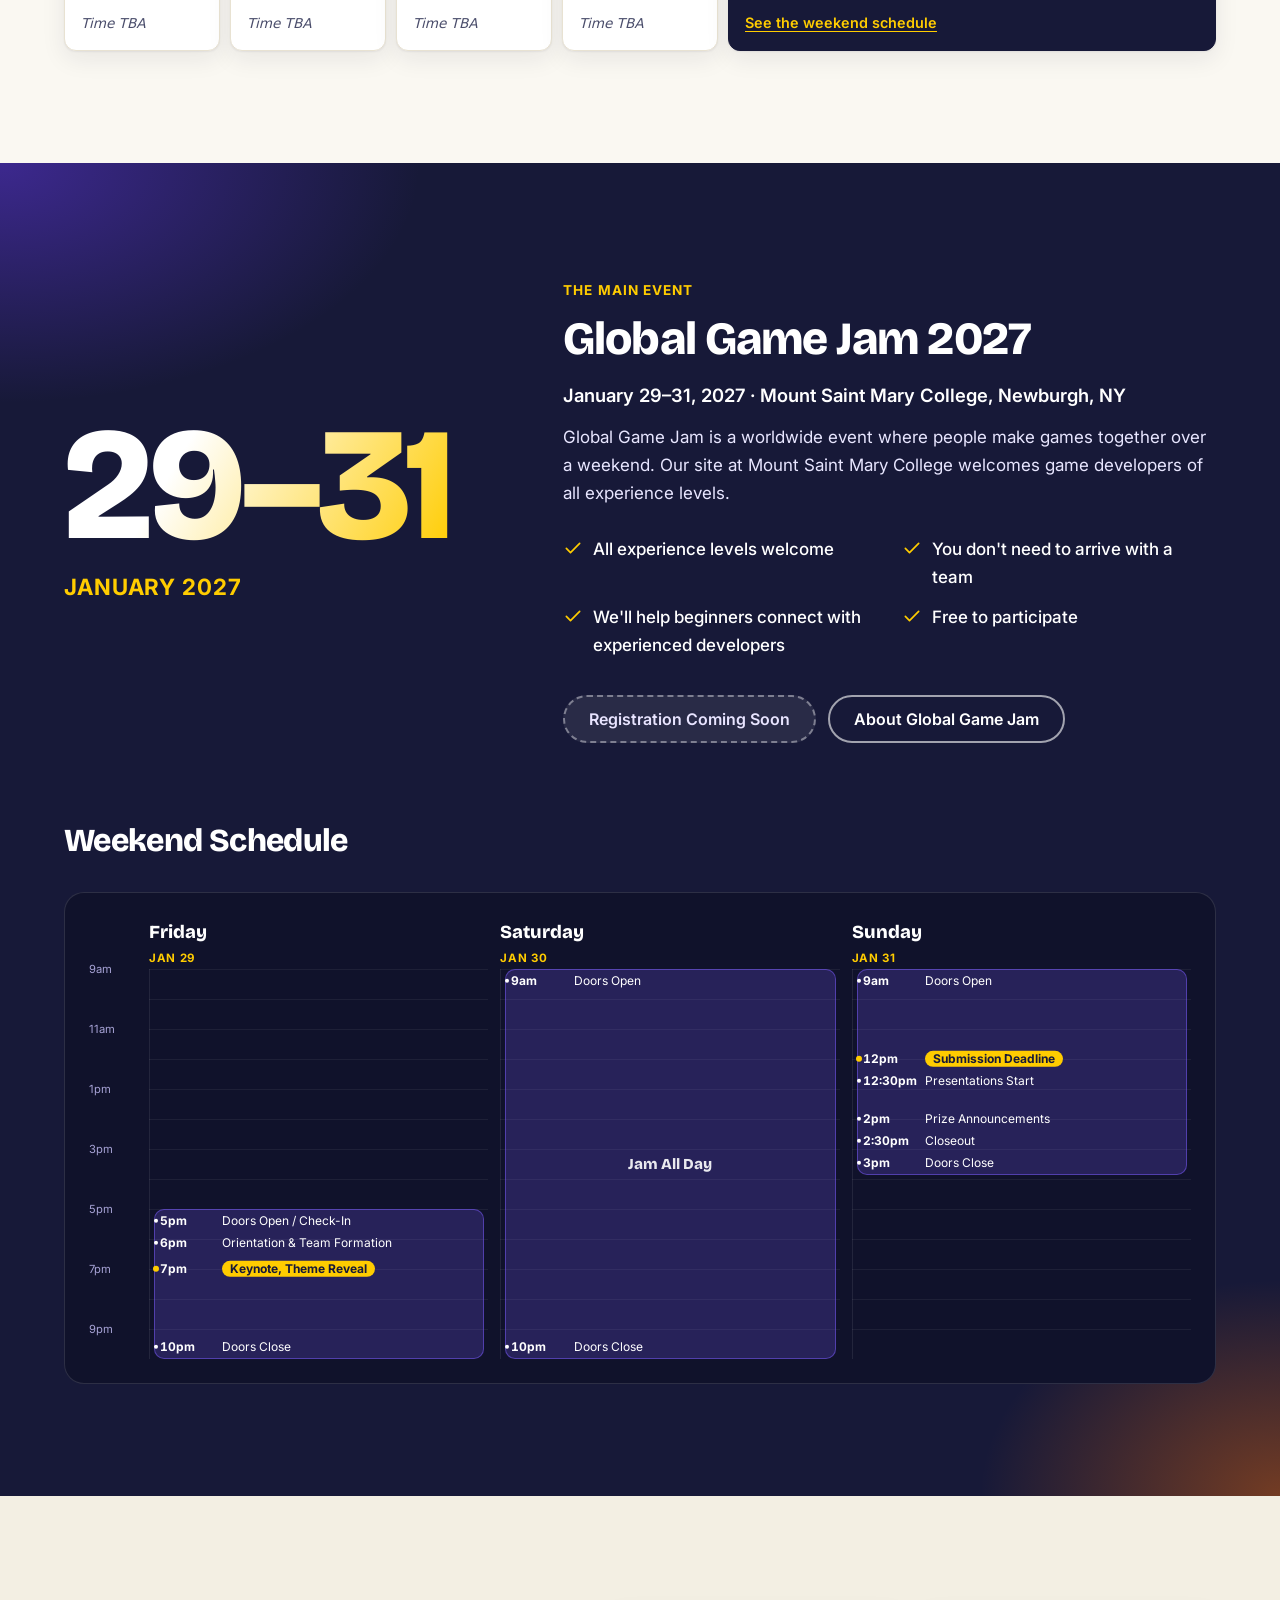
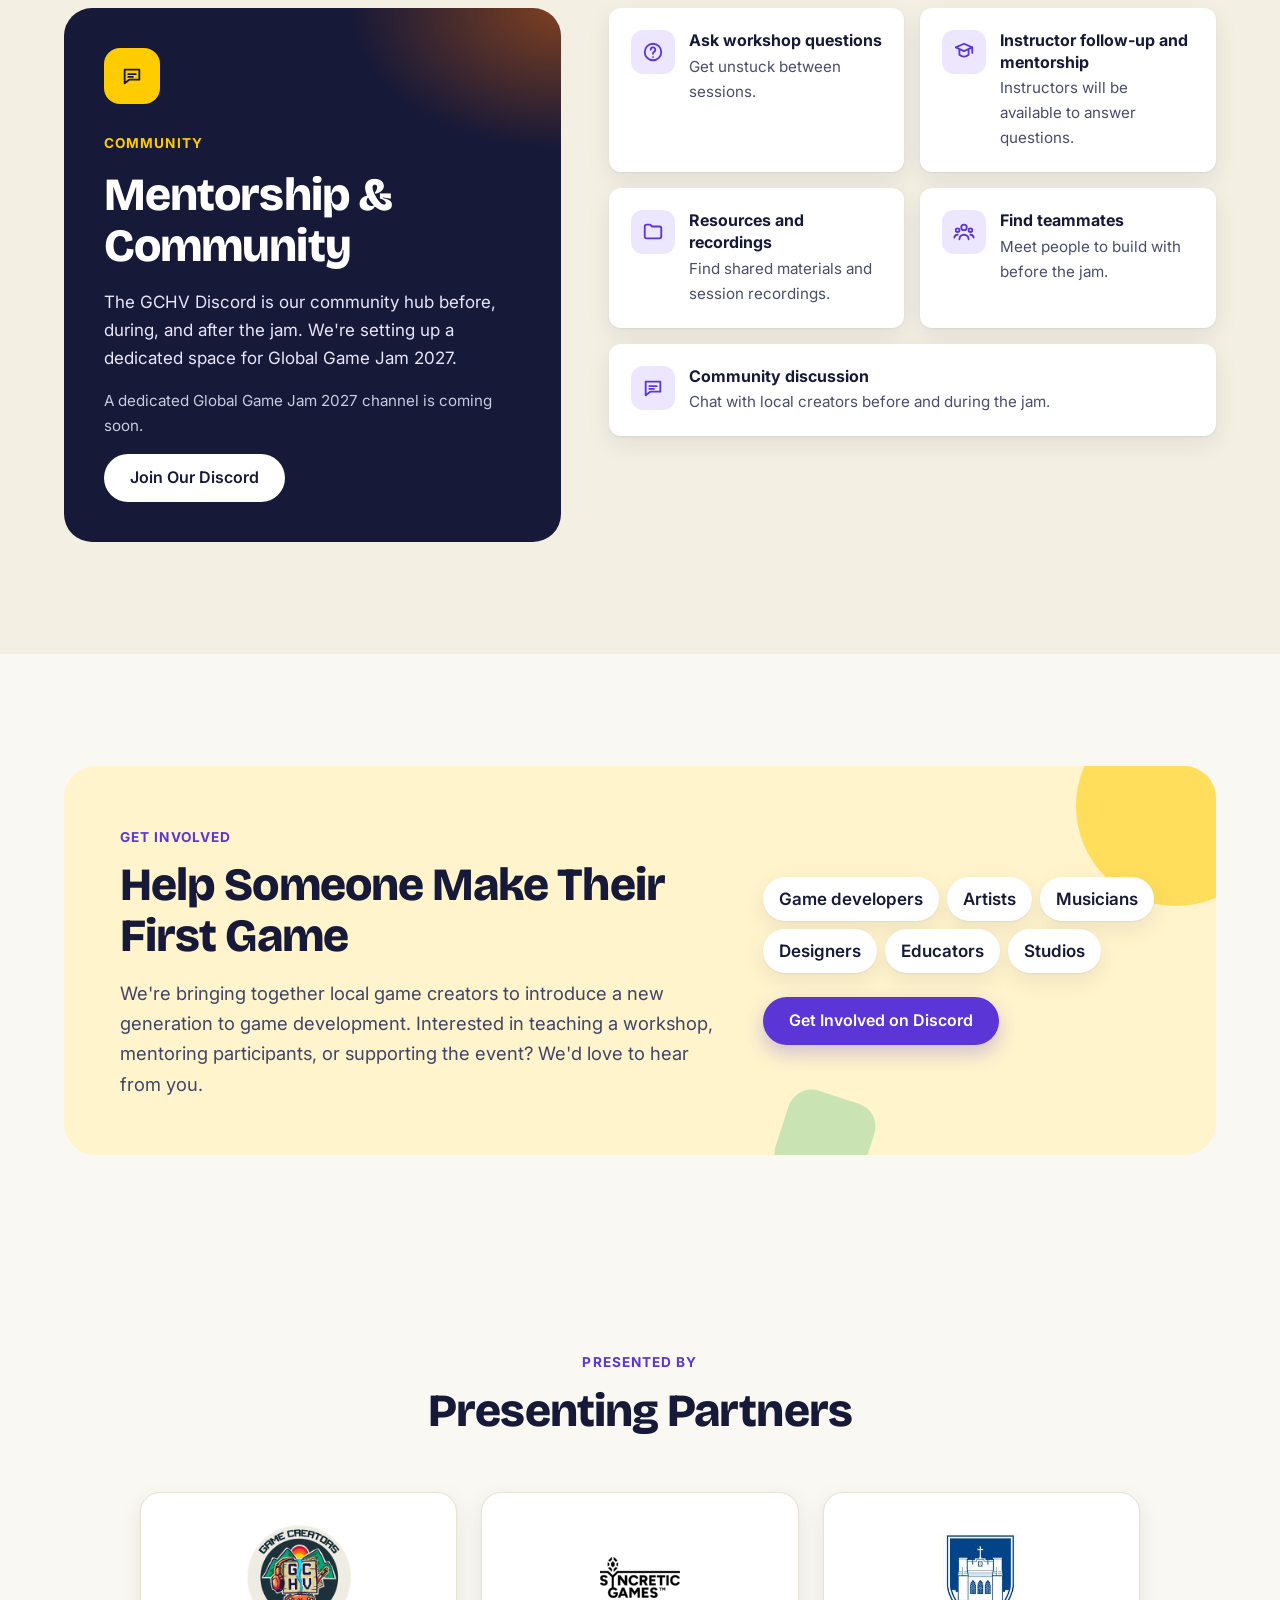
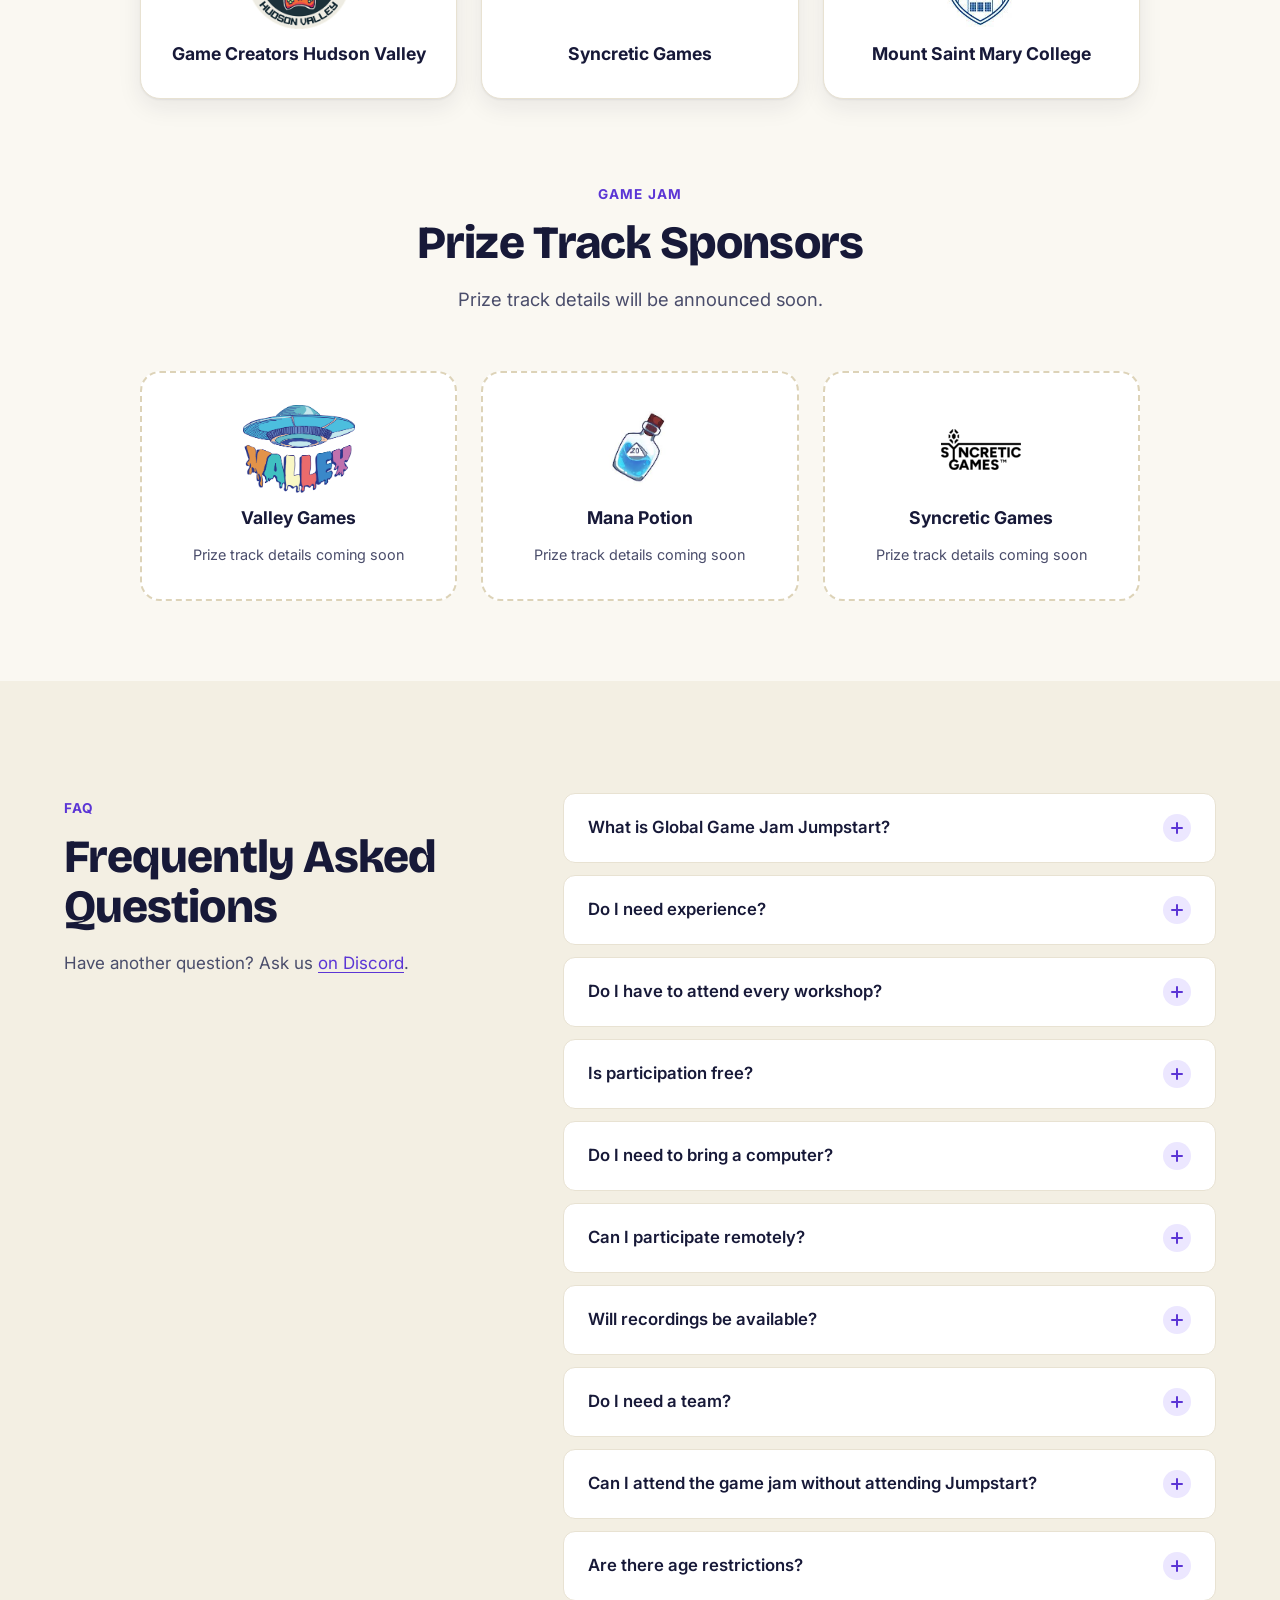
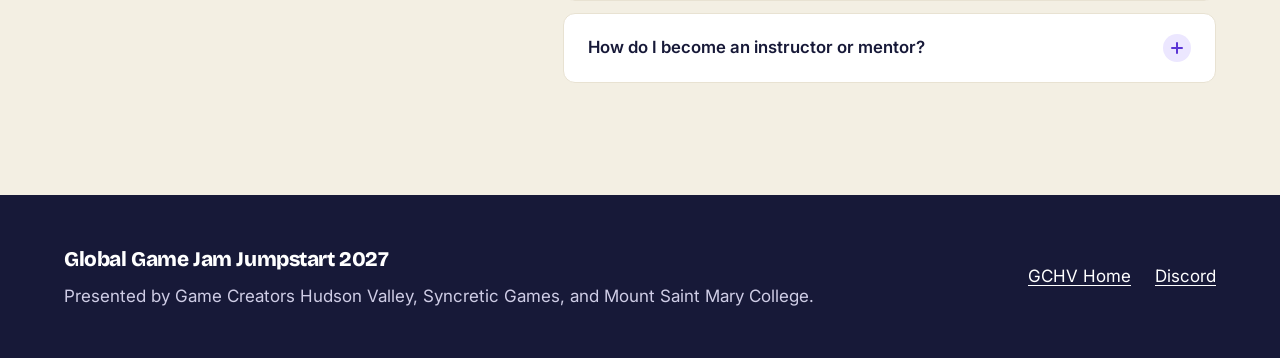
==== commit 5dd87d24: "Adding Schedule" ====
--- a/ggj-2027.html
+++ b/ggj-2027.html
@@ -42,9 +42,10 @@
             </button>
             <nav class="md-nav" id="md-menu" aria-label="Page">
                 <ul>
-                    <li><a href="#journey">How it works</a></li>
+                    <li><a href="#about">About</a></li>
                     <li><a href="#workshops">Workshops</a></li>
                     <li><a href="#jam">Game Jam</a></li>
+                    <li><a href="#schedule">Schedule</a></li>
                     <li><a href="#faq">FAQ</a></li>
                     <li><a href="index.html">GCHV Home</a></li>
                 </ul>
@@ -119,24 +120,37 @@
 
             <!-- Key dates -->
             <div class="md-container">
-                <dl class="md-facts">
-                    <div class="md-fact">
-                        <span class="md-fact__icon md-fact__icon--purple" data-icon="calendar" aria-hidden="true"></span>
-                        <div><dt>Jumpstart Workshops</dt><dd data-ggj-text="computed.workshopRange"></dd></div>
-                    </div>
-                    <div class="md-fact">
-                        <span class="md-fact__icon md-fact__icon--coral" data-icon="flag" aria-hidden="true"></span>
-                        <div><dt>Game Jam Kickoff</dt><dd data-ggj-text="computed.kickoff"></dd></div>
-                    </div>
-                    <div class="md-fact">
-                        <span class="md-fact__icon md-fact__icon--teal" data-icon="gamepad" aria-hidden="true"></span>
-                        <div><dt>Global Game Jam</dt><dd data-ggj-text="computed.jamRange"></dd></div>
-                    </div>
-                    <div class="md-fact">
-                        <span class="md-fact__icon md-fact__icon--yellow" data-icon="pin" aria-hidden="true"></span>
-                        <div><dt>Location</dt><dd data-ggj-text="computed.location"></dd></div>
-                    </div>
-                </dl>
+                <ul class="md-facts" aria-label="Key dates and location">
+                    <li>
+                        <a class="md-fact md-fact--link" href="#workshops">
+                            <span class="md-fact__icon md-fact__icon--purple" data-icon="calendar" aria-hidden="true"></span>
+                            <span class="md-fact__text">
+                                <span class="md-fact__label">Jumpstart Workshops</span>
+                                <span class="md-fact__value" data-ggj-text="computed.workshopRange"></span>
+                                <span class="md-fact__more">See the week <span aria-hidden="true">&rarr;</span></span>
+                            </span>
+                        </a>
+                    </li>
+                    <li>
+                        <a class="md-fact md-fact--link" href="#schedule">
+                            <span class="md-fact__icon md-fact__icon--teal" data-icon="gamepad" aria-hidden="true"></span>
+                            <span class="md-fact__text">
+                                <span class="md-fact__label">Global Game Jam</span>
+                                <span class="md-fact__value" data-ggj-text="computed.jamRange"></span>
+                                <span class="md-fact__more">See the schedule <span aria-hidden="true">&rarr;</span></span>
+                            </span>
+                        </a>
+                    </li>
+                    <li>
+                        <div class="md-fact">
+                            <span class="md-fact__icon md-fact__icon--yellow" data-icon="pin" aria-hidden="true"></span>
+                            <span class="md-fact__text">
+                                <span class="md-fact__label">Location</span>
+                                <span class="md-fact__value" data-ggj-text="computed.location"></span>
+                            </span>
+                        </div>
+                    </li>
+                </ul>
             </div>
         </section>
 
@@ -182,11 +196,36 @@
                     </div>
                     <p class="md-body-lg">One beginner workshop each day, Monday through Thursday. Each one stands alone, so join as many as you like.</p>
                 </div>
-                <div class="md-sessions" id="md-sessions"></div>
-            </div>
-        </section>
-
-        <!-- 6. MENTORSHIP & COMMUNITY -->
+                <ol class="md-week" id="md-week" aria-label="Workshop week at a glance"></ol>
+            </div>
+        </section>
+
+        <!-- 6. GLOBAL GAME JAM -->
+        <section id="jam" class="md-jam" aria-labelledby="jam-title">
+            <div class="md-container md-jam__grid">
+                <div class="md-jam__date" aria-hidden="true">
+                    <span class="md-jam__days" id="md-jam-days"></span>
+                    <span class="md-jam__month" id="md-jam-month"></span>
+                </div>
+                <div>
+                    <p class="md-label md-label--light">The main event</p>
+                    <h2 id="jam-title" class="md-h2 md-h2--light">Global Game Jam <span data-ggj-text="computed.year"></span></h2>
+                    <p class="md-jam__where"><span data-ggj-text="computed.jamRange"></span> &middot; <span data-ggj-text="computed.location"></span></p>
+                    <p data-ggj-text="globalGameJam.summary"></p>
+                    <ul class="md-jam__points" id="md-jam-points"></ul>
+                    <div class="md-hero__ctas">
+                        <a data-ggj-href="computed.jamRegistration" class="md-btn md-btn--yellow" data-ggj-text="computed.jamRegistrationLabel"></a>
+                        <a data-ggj-href="links.globalGameJam" class="md-btn md-btn--ghost-light">About Global Game Jam</a>
+                    </div>
+                </div>
+            </div>
+            <div class="md-container md-schedule" id="schedule">
+                <h3 class="md-schedule__title" id="schedule-title">Weekend Schedule</h3>
+                <div class="md-hours" id="md-schedule" role="region" aria-labelledby="schedule-title" tabindex="0"></div>
+            </div>
+        </section>
+
+        <!-- 7. MENTORSHIP & COMMUNITY -->
         <section id="community" class="md-section md-section--tint" aria-labelledby="community-title">
             <div class="md-container md-community">
                 <div class="md-discord">
@@ -204,27 +243,6 @@
             </div>
         </section>
 
-        <!-- 7. GLOBAL GAME JAM -->
-        <section id="jam" class="md-jam" aria-labelledby="jam-title">
-            <div class="md-container md-jam__grid">
-                <div class="md-jam__date" aria-hidden="true">
-                    <span class="md-jam__days" id="md-jam-days"></span>
-                    <span class="md-jam__month" id="md-jam-month"></span>
-                </div>
-                <div>
-                    <p class="md-label md-label--light">The main event</p>
-                    <h2 id="jam-title" class="md-h2 md-h2--light">Global Game Jam <span data-ggj-text="computed.year"></span></h2>
-                    <p class="md-jam__where"><span data-ggj-text="computed.jamRange"></span> &middot; <span data-ggj-text="computed.location"></span></p>
-                    <p data-ggj-text="globalGameJam.summary"></p>
-                    <ul class="md-jam__points" id="md-jam-points"></ul>
-                    <div class="md-hero__ctas">
-                        <a data-ggj-href="computed.jamRegistration" class="md-btn md-btn--yellow" data-ggj-text="computed.jamRegistrationLabel"></a>
-                        <a data-ggj-href="links.globalGameJam" class="md-btn md-btn--ghost-light">About Global Game Jam</a>
-                    </div>
-                </div>
-            </div>
-        </section>
-
         <!-- 8. GET INVOLVED -->
         <section id="involved" class="md-section" aria-labelledby="involved-title">
             <div class="md-container">
--- a/custom_css/ggj-2027-modern.css
+++ b/custom_css/ggj-2027-modern.css
@@ -106,9 +106,8 @@
 .md-h1,
 .md-h2,
 .md-h3,
-.md-session__title,
 .md-jam__days,
-.md-session__day,
+.md-week__day,
 .md-footer__title {
   font-family: var(--md-display);
   font-weight: 800;
@@ -334,6 +333,14 @@
   color: var(--md-purple);
 }
 
+/* Section the reader is currently in (set by modern.js) */
+.md-nav ul a.is-active {
+  font-weight: 700;
+  color: var(--md-purple);
+  background: var(--md-purple-soft);
+  box-shadow: inset 0 -3px 0 var(--md-purple);
+}
+
 .md-menu-btn {
   display: none;
   width: 48px;
@@ -519,12 +526,15 @@
 
 .md-facts {
   display: grid;
-  grid-template-columns: repeat(4, 1fr);
+  grid-template-columns: repeat(3, 1fr);
   gap: 16px;
-  margin-top: 56px;
+  margin: 56px 0 0;
+  padding: 0;
+  list-style: none;
 }
 
 .md-fact {
+  height: 100%;
   display: flex;
   gap: 14px;
   align-items: flex-start;
@@ -549,15 +559,44 @@
 .md-fact__icon--teal { color: var(--md-teal-ink); background: var(--md-teal-soft); }
 .md-fact__icon--yellow { color: #8a5a00; background: var(--md-yellow-soft); }
 
-.md-fact dt {
+.md-fact__text {
+  display: flex;
+  flex-direction: column;
+  gap: 2px;
+}
+
+.md-fact__label {
   font-size: 0.85rem;
   font-weight: 600;
   color: var(--md-muted);
 }
 
-.md-fact dd {
+.md-fact__value {
   font-weight: 700;
   line-height: 1.35;
+}
+
+.md-fact__more {
+  margin-top: 6px;
+  font-size: 0.85rem;
+  font-weight: 600;
+  color: var(--md-purple);
+}
+
+.md-fact--link {
+  color: var(--md-ink) !important;
+  text-decoration: none;
+  transition: box-shadow 0.2s ease, transform 0.2s ease, border-color 0.2s ease;
+}
+
+.md-fact--link:hover {
+  border-color: #cfc3ff;
+  box-shadow: var(--md-shadow-lg);
+  transform: translateY(-2px);
+}
+
+.md-fact--link:hover .md-fact__more {
+  text-decoration: underline;
 }
 
 /* ---------------- Sections ---------------- */
@@ -816,157 +855,95 @@
   color: #f1ebff;
 }
 
-/* ---------------- Workshops (sessions) ---------------- */
-
-.md-sessions {
-  display: grid;
-  gap: 20px;
-}
-
-.md-session {
-  display: grid;
-  grid-template-columns: 112px 1fr 240px;
-  gap: 32px;
-  align-items: center;
-  padding: 28px;
+/* ---------------- Workshops (week strip) ---------------- */
+
+.md-week {
+  display: grid;
+  grid-template-columns: repeat(7, minmax(0, 1fr));
+  gap: 10px;
+}
+
+.md-week__cell {
+  display: flex;
+  flex-direction: column;
+  gap: 8px;
+  min-height: 190px;
+  padding: 16px;
   background: #fff;
   border: 1px solid var(--md-line);
-  border-radius: var(--md-radius);
+  border-radius: var(--md-radius-sm);
   box-shadow: var(--md-shadow);
-  transition: box-shadow 0.2s ease, transform 0.2s ease;
-}
-
-.md-session:hover {
-  box-shadow: var(--md-shadow-lg);
-  transform: translateY(-2px);
-}
-
-.md-session__date {
+}
+
+.md-week__date {
   display: flex;
   flex-direction: column;
-  align-items: center;
-  justify-content: center;
-  aspect-ratio: 1;
-  color: var(--md-purple);
-  background: var(--md-purple-soft);
-  border-radius: 18px;
-}
-
-.md-session__dow,
-.md-session__mon {
-  font-size: 0.8rem;
+  gap: 2px;
+}
+
+.md-week__dow {
+  font-size: 0.75rem;
+  font-weight: 800;
+  letter-spacing: 0.06em;
+  text-transform: uppercase;
+  color: var(--md-muted);
+}
+
+.md-week__day {
+  font-size: 2rem;
+  line-height: 1;
+}
+
+.md-week__tag {
+  align-self: flex-start;
+  padding: 3px 9px;
+  font-size: 0.72rem;
+  font-weight: 800;
+  color: var(--md-teal-ink);
+  background: var(--md-teal-soft);
+  border-radius: 999px;
+}
+
+.md-week__title {
+  font-size: 0.95rem;
   font-weight: 700;
-  letter-spacing: 0.08em;
-  text-transform: uppercase;
-}
-
-.md-session__day {
-  font-size: 2.6rem;
-  line-height: 1;
-  margin: 2px 0;
-}
-
-.md-session__when {
-  font-size: 0.95rem;
+  line-height: 1.3;
+}
+
+.md-week__meta {
+  margin-top: auto;
+  font-size: 0.85rem;
+  color: var(--md-muted);
+}
+
+.md-week__title.is-pending,
+.md-week__meta.is-pending {
+  font-weight: 500;
+  font-style: italic;
+  color: var(--md-muted);
+}
+
+.md-week__cell--jam {
+  grid-column: span 3;
+  color: #fff;
+  background: var(--md-ink);
+  border-color: var(--md-ink);
+}
+
+.md-week__cell--jam .md-week__dow {
+  color: var(--md-yellow);
+}
+
+.md-week__cell--jam .md-week__tag {
+  color: var(--md-ink);
+  background: var(--md-yellow);
+}
+
+.md-week__link {
+  margin-top: auto;
+  font-size: 0.9rem;
   font-weight: 600;
-  color: var(--md-muted);
-  margin-bottom: 4px;
-}
-
-.md-session__title {
-  font-size: 1.5rem;
-  line-height: 1.2;
-  margin-bottom: 12px;
-}
-
-.md-session__title.is-pending {
-  color: var(--md-muted);
-  font-weight: 600;
-}
-
-.md-session__desc,
-.md-session__outcome {
-  margin-bottom: 12px;
-  color: var(--md-muted);
-}
-
-.md-session__meta {
-  display: flex;
-  flex-wrap: wrap;
-  gap: 8px 24px;
-}
-
-.md-meta {
-  display: inline-flex;
-  align-items: center;
-  gap: 8px;
-  font-size: 0.95rem;
-  font-weight: 500;
-}
-
-.md-meta svg {
-  flex: none;
-  color: var(--md-purple);
-}
-
-.md-meta.is-pending {
-  color: var(--md-muted);
-}
-
-.md-session__side {
-  display: flex;
-  flex-direction: column;
-  align-items: stretch;
-  gap: 12px;
-}
-
-.md-status {
-  display: inline-flex;
-  align-items: center;
-  justify-content: center;
-  gap: 8px;
-  padding: 6px 12px;
-  font-size: 0.85rem;
-  font-weight: 700;
-  border-radius: 999px;
-}
-
-.md-status__dot {
-  width: 8px;
-  height: 8px;
-  border-radius: 50%;
-  background: currentColor;
-}
-
-.md-status--soon { color: #6a4a00; background: var(--md-yellow-soft); }
-.md-status--open { color: var(--md-teal-ink); background: var(--md-teal-soft); }
-.md-status--closed { color: #5b5f7a; background: #ecebf3; }
-.md-status--recording { color: var(--md-purple); background: var(--md-purple-soft); }
-
-.md-session--open { border-left: 6px solid var(--md-teal); }
-.md-session--recording { border-left: 6px solid var(--md-purple); }
-
-.md-session--kickoff {
-  background: linear-gradient(90deg, var(--md-coral-soft), #fff 70%);
-  border-color: #ffd0bd;
-}
-
-.md-session--kickoff .md-session__date {
-  color: var(--md-coral-ink);
-  background: #fff;
-}
-
-.md-session__badge {
-  display: inline-flex;
-  align-items: center;
-  justify-content: center;
-  gap: 8px;
-  padding: 10px 16px;
-  font-weight: 700;
-  color: var(--md-coral-ink);
-  background: #fff;
-  border: 2px solid #ffc2a8;
-  border-radius: 999px;
+  color: var(--md-yellow) !important;
 }
 
 /* ---------------- Community ---------------- */
@@ -1139,6 +1116,197 @@
 
 .md-jam a:not(.md-btn) {
   color: #fff;
+}
+
+/* Jam weekend schedule: compact hour grid on the dark jam band */
+
+.md-schedule {
+  margin-top: 72px;
+  scroll-margin-top: 88px;
+}
+
+.md-schedule__title {
+  font-family: var(--md-display);
+  font-size: clamp(1.5rem, 2.6vw, 2rem);
+  font-weight: 800;
+  letter-spacing: -0.02em;
+  color: #fff;
+  margin-bottom: 24px;
+}
+
+.md-hours {
+  --hours-pad: 24px;
+  /* no left padding: the sticky time axis carries it, so scrolled text cannot show at the edge */
+  padding: var(--hours-pad) var(--hours-pad) var(--hours-pad) 0;
+  background: #10122b;
+  border: 1px solid rgba(255, 255, 255, 0.12);
+  border-radius: var(--md-radius);
+  overflow-x: auto; /* the grid scrolls sideways on phones instead of squashing */
+}
+
+.md-hours:focus-visible {
+  outline: 3px solid var(--md-yellow);
+  outline-offset: 3px;
+}
+
+.md-hours__inner {
+  display: grid;
+  grid-template-columns: calc(3rem + var(--hours-pad)) repeat(3, minmax(0, 1fr));
+  gap: 0 12px;
+  min-width: 880px; /* keeps every label on one line; narrower screens scroll */
+}
+
+/* Time axis stays visible while the grid scrolls sideways */
+.md-hours__axis {
+  position: sticky;
+  left: 0;
+  z-index: 1;
+  padding-left: var(--hours-pad);
+  background: #10122b;
+  box-shadow: 12px 0 0 #10122b; /* covers the column gap so scrolled text doesn't peek through */
+}
+
+.md-hours__head {
+  height: 52px;
+  margin: 0;
+  font-family: var(--md-display);
+  font-size: 1.15rem;
+  font-weight: 800;
+  color: #fff;
+}
+
+.md-hours__head small {
+  display: block;
+  margin-top: 2px;
+  font-family: var(--md-text);
+  font-size: 0.72rem;
+  font-weight: 700;
+  letter-spacing: 0.06em;
+  text-transform: uppercase;
+  color: var(--md-yellow);
+}
+
+.md-hours__ticks,
+.md-hours__col {
+  position: relative;
+}
+
+.md-hours__tick {
+  position: absolute;
+  left: 0;
+  right: 0;
+  font-size: 0.7rem;
+  color: #a7a3d6;
+  transform: translateY(-50%);
+}
+
+.md-hours__col {
+  margin: 0;
+  padding: 0;
+  list-style: none;
+  border-left: 1px solid rgba(255, 255, 255, 0.08);
+  background-image: linear-gradient(rgba(255, 255, 255, 0.06) 1px, transparent 1px);
+}
+
+/* Venue-open block, positioned from the day's first and last events */
+.md-hours__col::before {
+  content: "";
+  position: absolute;
+  left: 4px;
+  right: 4px;
+  top: var(--open-top);
+  height: var(--open-h);
+  background: rgba(124, 92, 255, 0.22);
+  border: 1px solid rgba(124, 92, 255, 0.5);
+  border-radius: 10px;
+}
+
+.md-hours__ev {
+  position: absolute;
+  left: 10px;
+  right: 8px;
+  display: flex;
+  gap: 8px;
+  align-items: center;
+  font-size: 0.75rem;
+  line-height: 1.2;
+  color: #fff;
+  transform: translateY(-50%);
+}
+
+.md-hours__ev::before {
+  content: "";
+  position: absolute;
+  left: -6px;
+  width: 4px;
+  height: 4px;
+  border-radius: 50%;
+  background: #fff;
+}
+
+.md-hours__ev span {
+  white-space: nowrap;
+}
+
+.md-hours__ev time {
+  flex: none;
+  width: 3.4rem;
+  font-weight: 700;
+  font-variant-numeric: tabular-nums;
+}
+
+.md-hours__ev--key span {
+  padding: 1px 8px;
+  font-weight: 700;
+  color: var(--md-ink);
+  background: var(--md-yellow);
+  border-radius: 999px;
+}
+
+.md-hours__ev--key::before {
+  left: -7px;
+  width: 6px;
+  height: 6px;
+  background: var(--md-yellow);
+}
+
+.md-hours__ev--allday {
+  top: var(--mid);
+  left: 0;
+  right: 0;
+  justify-content: center;
+  font-family: var(--md-display);
+  font-size: 0.95rem;
+  font-weight: 800;
+  opacity: 0.9;
+}
+
+.md-hours__ev--allday::before {
+  display: none;
+}
+
+@media (max-width: 900px) {
+  .md-schedule {
+    margin-top: 48px;
+  }
+
+  .md-week {
+    grid-template-columns: repeat(2, minmax(0, 1fr));
+  }
+
+  .md-week__cell {
+    min-height: 0;
+  }
+
+  .md-week__cell--jam {
+    grid-column: 1 / -1;
+  }
+}
+
+@media (max-width: 640px) {
+  .md-hours {
+    --hours-pad: 16px;
+  }
 }
 
 /* ---------------- Get involved ---------------- */
@@ -1479,23 +1647,6 @@
 
 /* ---------------- Responsive ---------------- */
 
-@media (max-width: 1080px) {
-  .md-session {
-    grid-template-columns: 96px 1fr;
-  }
-
-  .md-session__side {
-    grid-column: 2;
-    flex-direction: row;
-    flex-wrap: wrap;
-    align-items: center;
-  }
-
-  .md-facts {
-    grid-template-columns: 1fr 1fr;
-  }
-}
-
 @media (max-width: 900px) {
   .md-hero__grid,
   .md-about,
@@ -1602,37 +1753,6 @@
     grid-column: auto;
   }
 
-  .md-session {
-    grid-template-columns: 1fr;
-    gap: 16px;
-    padding: 20px;
-  }
-
-  .md-session__date {
-    flex-direction: row;
-    gap: 8px;
-    aspect-ratio: auto;
-    width: fit-content;
-    padding: 8px 14px;
-    border-radius: 999px;
-  }
-
-  .md-session__day {
-    font-size: 1.1rem;
-    margin: 0;
-  }
-
-  .md-session__side {
-    grid-column: auto;
-    flex-direction: column;
-    align-items: stretch;
-  }
-
-  .md-session__meta {
-    flex-direction: column;
-    gap: 6px;
-  }
-
   .md-step {
     grid-template-columns: 56px 1fr;
     gap: 16px;
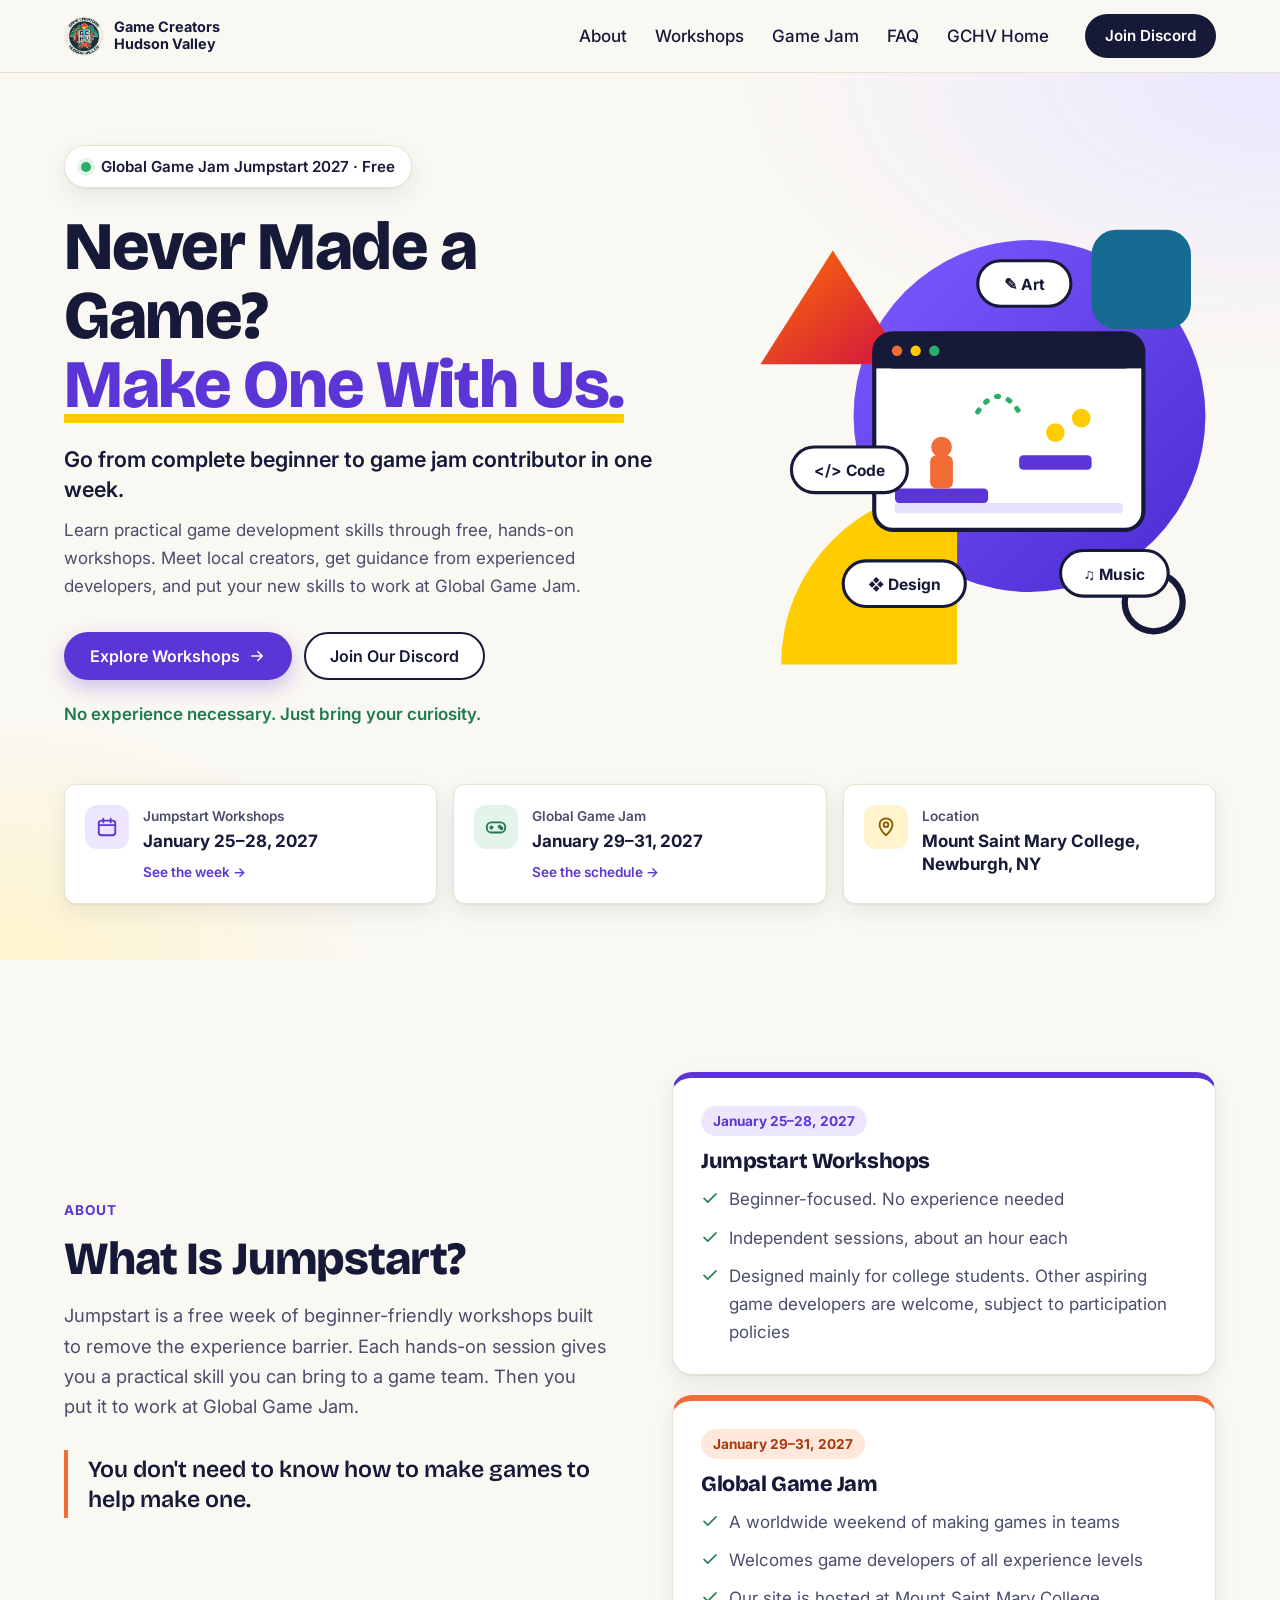
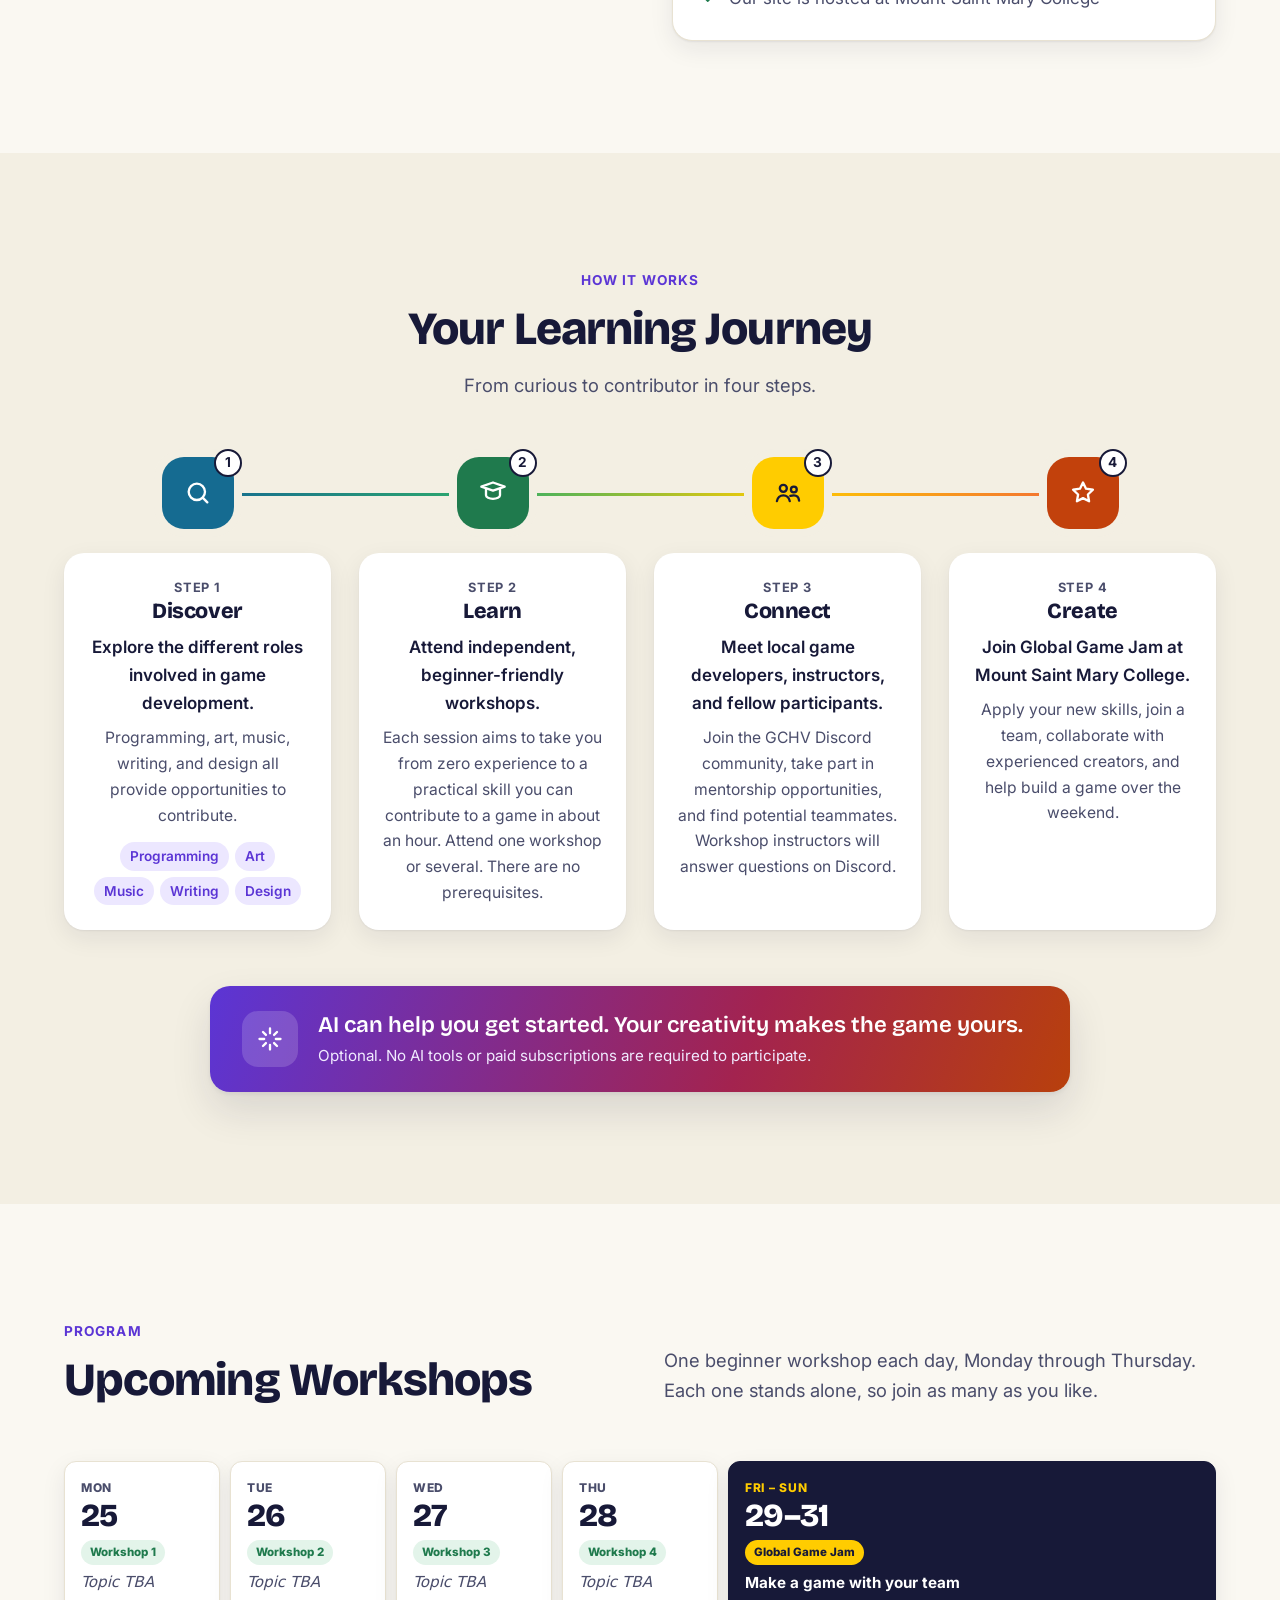
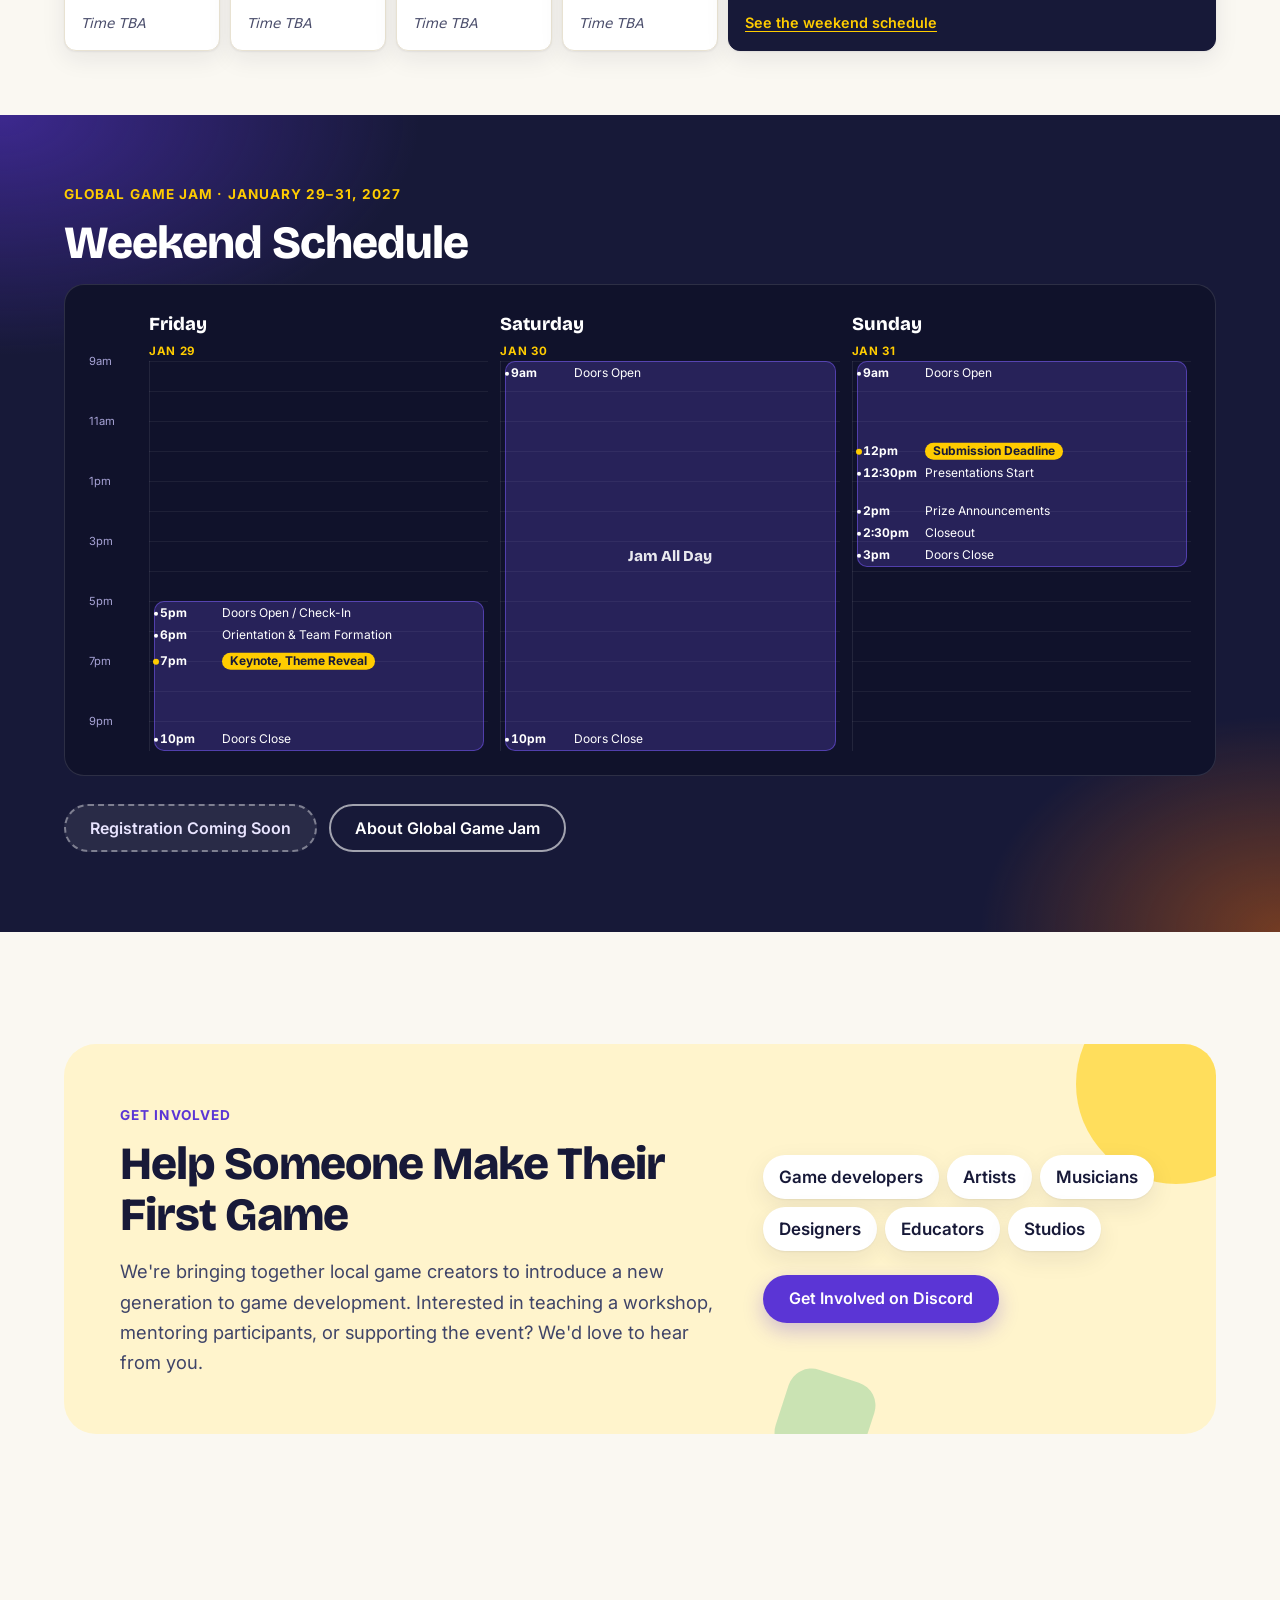
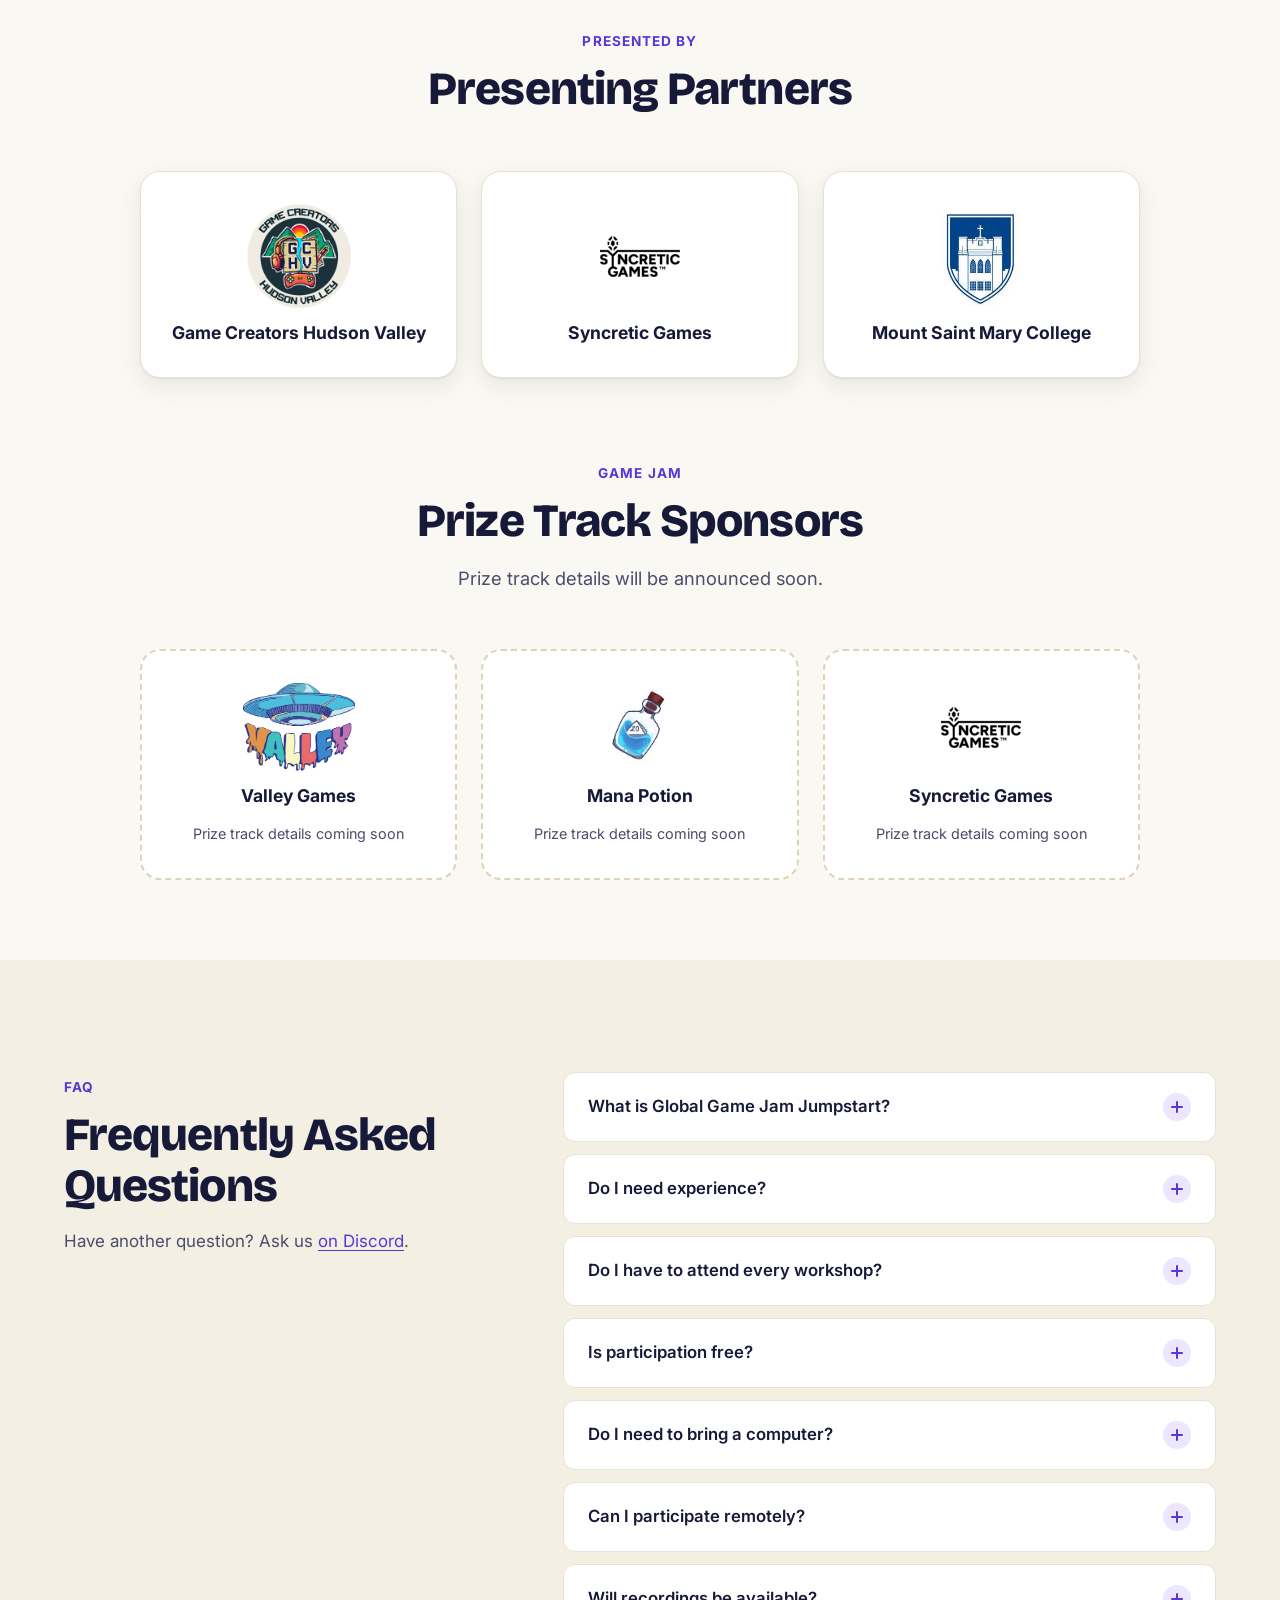
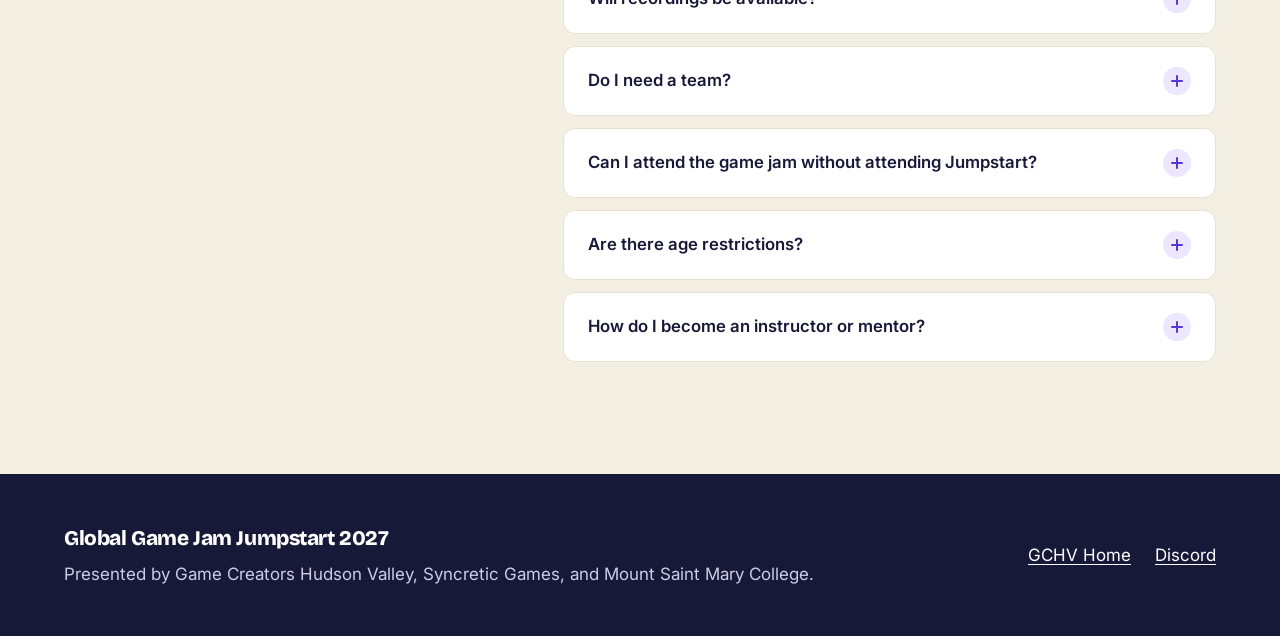
==== commit 9d823acc: "Condensing layout" ====
--- a/ggj-2027.html
+++ b/ggj-2027.html
@@ -45,7 +45,6 @@
                     <li><a href="#about">About</a></li>
                     <li><a href="#workshops">Workshops</a></li>
                     <li><a href="#jam">Game Jam</a></li>
-                    <li><a href="#schedule">Schedule</a></li>
                     <li><a href="#faq">FAQ</a></li>
                     <li><a href="index.html">GCHV Home</a></li>
                 </ul>
@@ -132,7 +131,7 @@
                         </a>
                     </li>
                     <li>
-                        <a class="md-fact md-fact--link" href="#schedule">
+                        <a class="md-fact md-fact--link" href="#jam">
                             <span class="md-fact__icon md-fact__icon--teal" data-icon="gamepad" aria-hidden="true"></span>
                             <span class="md-fact__text">
                                 <span class="md-fact__label">Global Game Jam</span>
@@ -187,7 +186,7 @@
         </section>
 
         <!-- 4. WORKSHOPS -->
-        <section id="workshops" class="md-section" aria-labelledby="workshops-title">
+        <section id="workshops" class="md-section md-section--joined" aria-labelledby="workshops-title">
             <div class="md-container">
                 <div class="md-section-head md-section-head--split">
                     <div>
@@ -200,45 +199,15 @@
             </div>
         </section>
 
-        <!-- 6. GLOBAL GAME JAM -->
+        <!-- 6. GLOBAL GAME JAM: weekend schedule -->
         <section id="jam" class="md-jam" aria-labelledby="jam-title">
-            <div class="md-container md-jam__grid">
-                <div class="md-jam__date" aria-hidden="true">
-                    <span class="md-jam__days" id="md-jam-days"></span>
-                    <span class="md-jam__month" id="md-jam-month"></span>
-                </div>
-                <div>
-                    <p class="md-label md-label--light">The main event</p>
-                    <h2 id="jam-title" class="md-h2 md-h2--light">Global Game Jam <span data-ggj-text="computed.year"></span></h2>
-                    <p class="md-jam__where"><span data-ggj-text="computed.jamRange"></span> &middot; <span data-ggj-text="computed.location"></span></p>
-                    <p data-ggj-text="globalGameJam.summary"></p>
-                    <ul class="md-jam__points" id="md-jam-points"></ul>
-                    <div class="md-hero__ctas">
-                        <a data-ggj-href="computed.jamRegistration" class="md-btn md-btn--yellow" data-ggj-text="computed.jamRegistrationLabel"></a>
-                        <a data-ggj-href="links.globalGameJam" class="md-btn md-btn--ghost-light">About Global Game Jam</a>
-                    </div>
-                </div>
-            </div>
-            <div class="md-container md-schedule" id="schedule">
-                <h3 class="md-schedule__title" id="schedule-title">Weekend Schedule</h3>
-                <div class="md-hours" id="md-schedule" role="region" aria-labelledby="schedule-title" tabindex="0"></div>
-            </div>
-        </section>
-
-        <!-- 7. MENTORSHIP & COMMUNITY -->
-        <section id="community" class="md-section md-section--tint" aria-labelledby="community-title">
-            <div class="md-container md-community">
-                <div class="md-discord">
-                    <span class="md-discord__icon" data-icon="chat" aria-hidden="true"></span>
-                    <p class="md-label md-label--light">Community</p>
-                    <h2 id="community-title" class="md-h2 md-h2--light">Mentorship &amp; Community</h2>
-                    <p data-ggj-text="community.summary"></p>
-                    <p id="md-channel-note" class="md-discord__note"></p>
-                    <a data-ggj-href="links.discord" class="md-btn md-btn--light">Join Our Discord</a>
-                </div>
-                <div>
-                    <ul class="md-features" id="md-community" aria-label="What you can do on Discord"></ul>
-                    <div id="md-mentors"></div>
+            <div class="md-container md-schedule">
+                <p class="md-label md-label--light">Global Game Jam &middot; <span data-ggj-text="computed.jamRange"></span></p>
+                <h2 id="jam-title" class="md-h2 md-h2--light">Weekend Schedule</h2>
+                <div class="md-hours" id="md-schedule" role="region" aria-labelledby="jam-title" tabindex="0"></div>
+                <div class="md-hero__ctas md-schedule__ctas">
+                    <a data-ggj-href="computed.jamRegistration" class="md-btn md-btn--yellow" data-ggj-text="computed.jamRegistrationLabel"></a>
+                    <a data-ggj-href="links.globalGameJam" class="md-btn md-btn--ghost-light">About Global Game Jam</a>
                 </div>
             </div>
         </section>
--- a/custom_css/ggj-2027-modern.css
+++ b/custom_css/ggj-2027-modern.css
@@ -106,7 +106,6 @@
 .md-h1,
 .md-h2,
 .md-h3,
-.md-jam__days,
 .md-week__day,
 .md-footer__title {
   font-family: var(--md-display);
@@ -610,6 +609,11 @@
   padding: 80px 0;
 }
 
+/* Section that flows straight into the next one (Workshops into the weekend schedule) */
+.md-section--joined {
+  padding-bottom: 64px;
+}
+
 .md-section--tint {
   background: var(--md-tint);
 }
@@ -946,107 +950,10 @@
   color: var(--md-yellow) !important;
 }
 
-/* ---------------- Community ---------------- */
-
-.md-community {
-  display: grid;
-  grid-template-columns: 0.9fr 1.1fr;
-  gap: 48px;
-  align-items: start;
-}
-
-.md-discord {
-  position: relative;
-  padding: 40px;
-  color: #e8e6ff;
-  background:
-    radial-gradient(300px 200px at 100% 0%, rgba(253, 112, 4, 0.45), transparent 70%),
-    var(--md-ink);
-  border-radius: 28px;
-  overflow: hidden;
-}
-
-.md-discord p {
-  margin-bottom: 16px;
-}
-
-.md-discord__icon {
-  display: grid;
-  place-items: center;
-  width: 56px;
-  height: 56px;
-  margin-bottom: 24px;
-  color: var(--md-ink);
-  background: var(--md-yellow);
-  border-radius: 16px;
-}
-
-.md-discord__note {
-  font-size: 0.95rem;
-  color: #c9cbe0;
-}
-
-.md-discord__note a {
-  color: #fff;
-}
-
-.md-features {
-  display: grid;
-  grid-template-columns: 1fr 1fr;
-  gap: 16px;
-}
-
-.md-feature {
-  display: flex;
-  gap: 14px;
-  padding: 22px;
-  background: #fff;
-  border-radius: var(--md-radius-sm);
-  box-shadow: var(--md-shadow);
-}
-
-.md-feature:last-child:nth-child(odd) {
-  grid-column: span 2;
-}
-
-.md-feature__icon {
-  display: grid;
-  place-items: center;
-  flex: none;
-  width: 44px;
-  height: 44px;
-  color: var(--md-purple);
-  background: var(--md-purple-soft);
-  border-radius: 12px;
-}
-
-.md-feature__title {
-  font-size: 1rem;
-  font-weight: 700;
-  line-height: 1.35;
-  margin-bottom: 2px;
-}
-
-.md-feature p {
-  font-size: 0.95rem;
-  color: var(--md-muted);
-}
-
-.md-mentors__title {
-  margin-top: 32px;
-}
-
-.md-mentors li {
-  display: flex;
-  flex-direction: column;
-  padding: 12px 0;
-  border-bottom: 1px solid var(--md-line);
-}
-
 /* ---------------- Global Game Jam ---------------- */
 
 .md-jam {
-  padding: 112px 0;
+  padding: 64px 0 80px;
   color: #e8e6ff;
   background:
     radial-gradient(700px 400px at 0% 0%, rgba(91, 53, 213, 0.55), transparent 60%),
@@ -1054,84 +961,14 @@
     #171938;
 }
 
-.md-jam__grid {
-  display: grid;
-  grid-template-columns: 0.8fr 1.2fr;
-  gap: 64px;
-  align-items: center;
-}
-
-.md-jam__date {
-  display: flex;
-  flex-direction: column;
-  align-items: flex-start;
-}
-
-.md-jam__days {
-  font-size: clamp(5rem, 13vw, 10rem);
-  line-height: 0.9;
-  color: #fff;
-  background: linear-gradient(120deg, #fff 30%, var(--md-yellow));
-  -webkit-background-clip: text;
-  background-clip: text;
-  -webkit-text-fill-color: transparent;
-}
-
-.md-jam__month {
-  margin-top: 12px;
-  font-size: 1.4rem;
-  font-weight: 700;
-  letter-spacing: 0.04em;
-  text-transform: uppercase;
-  color: var(--md-yellow);
-}
-
-.md-jam__where {
-  font-size: 1.15rem;
-  font-weight: 600;
-  color: #fff;
-  margin-bottom: 12px;
-}
-
-.md-jam__points {
-  display: grid;
-  grid-template-columns: 1fr 1fr;
-  gap: 12px 24px;
-  margin: 28px 0 36px;
-}
-
-.md-jam__points li {
-  display: flex;
-  gap: 10px;
-  align-items: flex-start;
-  font-weight: 500;
-  color: #fff;
-}
-
-.md-jam__points svg {
-  flex: none;
-  margin-top: 3px;
-  color: var(--md-yellow);
-}
-
 .md-jam a:not(.md-btn) {
   color: #fff;
 }
 
 /* Jam weekend schedule: compact hour grid on the dark jam band */
 
-.md-schedule {
-  margin-top: 72px;
-  scroll-margin-top: 88px;
-}
-
-.md-schedule__title {
-  font-family: var(--md-display);
-  font-size: clamp(1.5rem, 2.6vw, 2rem);
-  font-weight: 800;
-  letter-spacing: -0.02em;
-  color: #fff;
-  margin-bottom: 24px;
+.md-schedule__ctas {
+  margin-top: 28px;
 }
 
 .md-hours {
@@ -1286,10 +1123,6 @@
 }
 
 @media (max-width: 900px) {
-  .md-schedule {
-    margin-top: 48px;
-  }
-
   .md-week {
     grid-template-columns: repeat(2, minmax(0, 1fr));
   }
@@ -1650,8 +1483,6 @@
 @media (max-width: 900px) {
   .md-hero__grid,
   .md-about,
-  .md-community,
-  .md-jam__grid,
   .md-involved,
   .md-faq,
   .md-section-head--split {
@@ -1703,12 +1534,6 @@
     justify-content: flex-start;
   }
 
-  .md-jam__date {
-    flex-direction: row;
-    align-items: baseline;
-    gap: 16px;
-    flex-wrap: wrap;
-  }
 }
 
 @media (max-width: 640px) {
@@ -1725,6 +1550,14 @@
     padding: 72px 0;
   }
 
+  .md-section--joined {
+    padding-bottom: 48px;
+  }
+
+  .md-jam {
+    padding-top: 48px;
+  }
+
   .md-section--compact {
     padding: 56px 0;
   }
@@ -1742,15 +1575,9 @@
   }
 
   .md-facts,
-  .md-features,
   .md-partners,
-  .md-sponsors,
-  .md-jam__points {
+  .md-sponsors {
     grid-template-columns: 1fr;
-  }
-
-  .md-feature:last-child:nth-child(odd) {
-    grid-column: auto;
   }
 
   .md-step {
@@ -1786,7 +1613,6 @@
     margin-bottom: 8px;
   }
 
-  .md-discord,
   .md-involved {
     padding: 32px 24px;
     border-radius: 24px;
